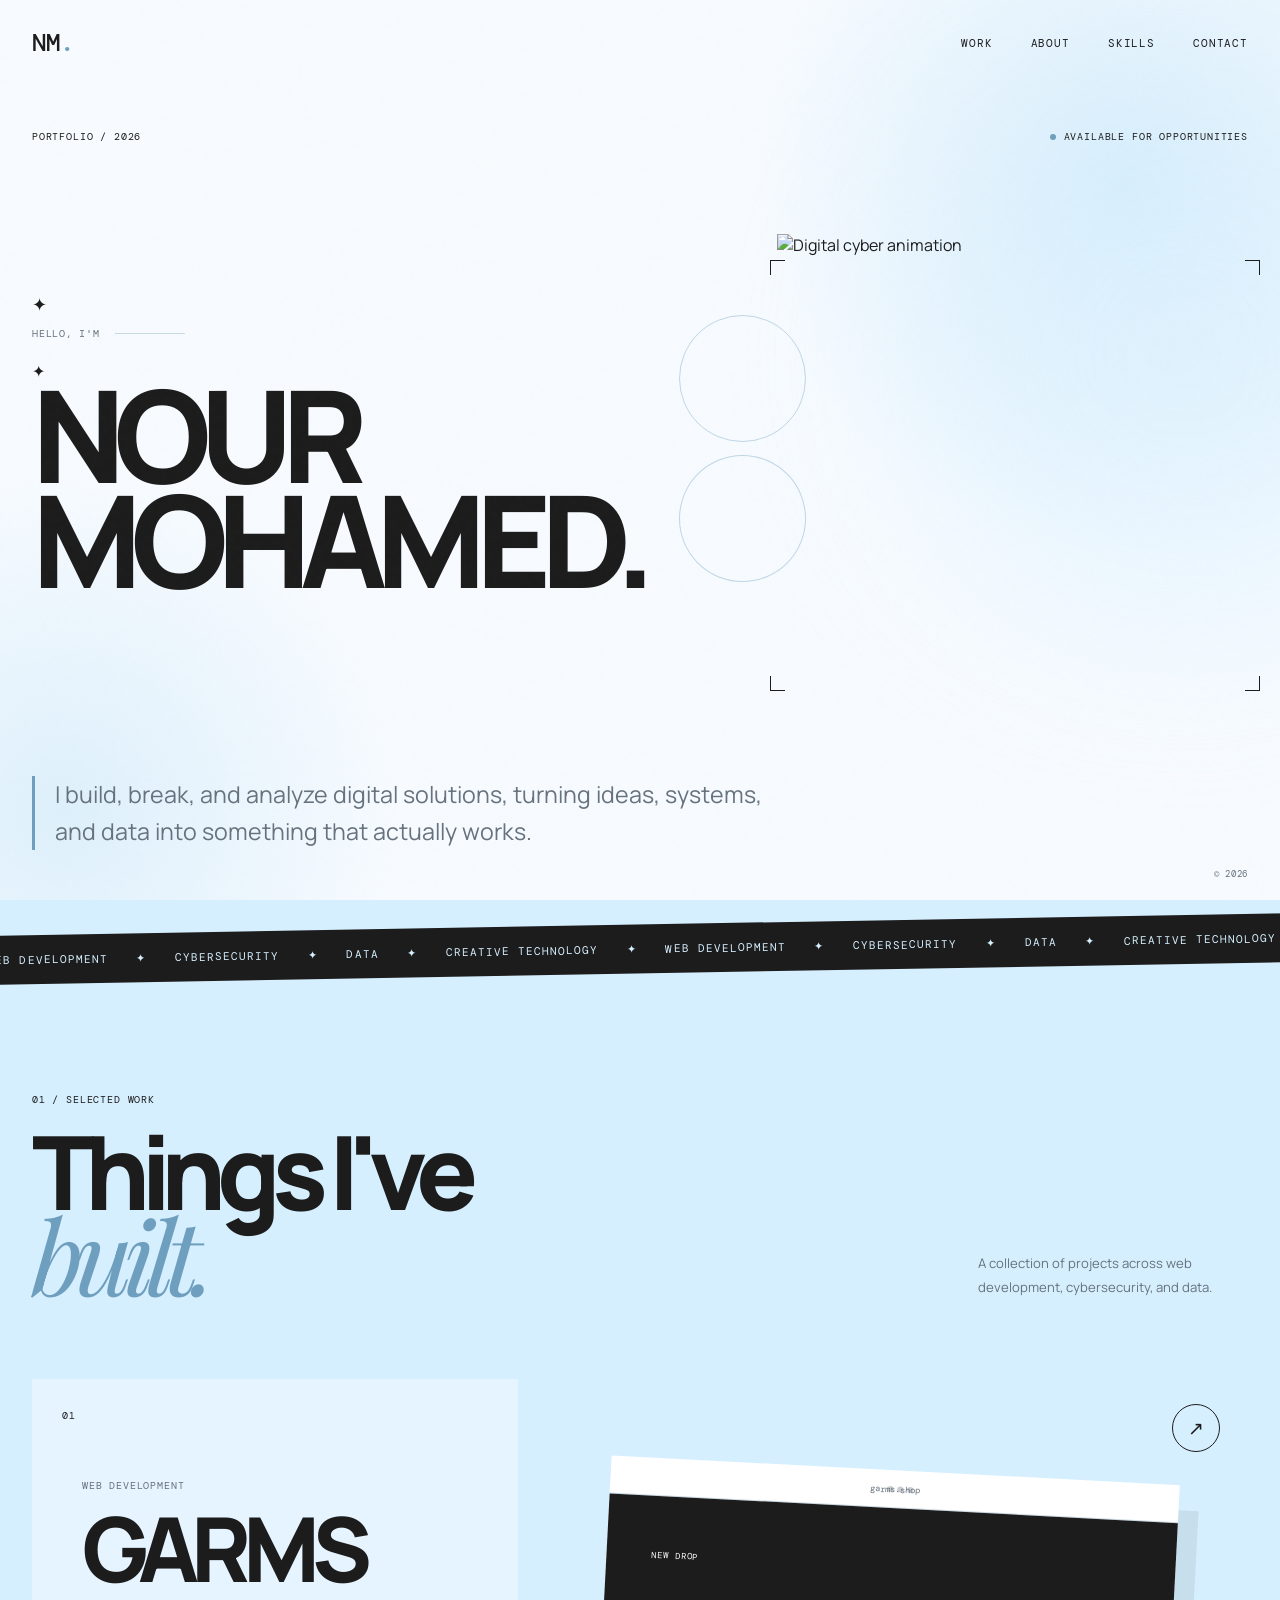
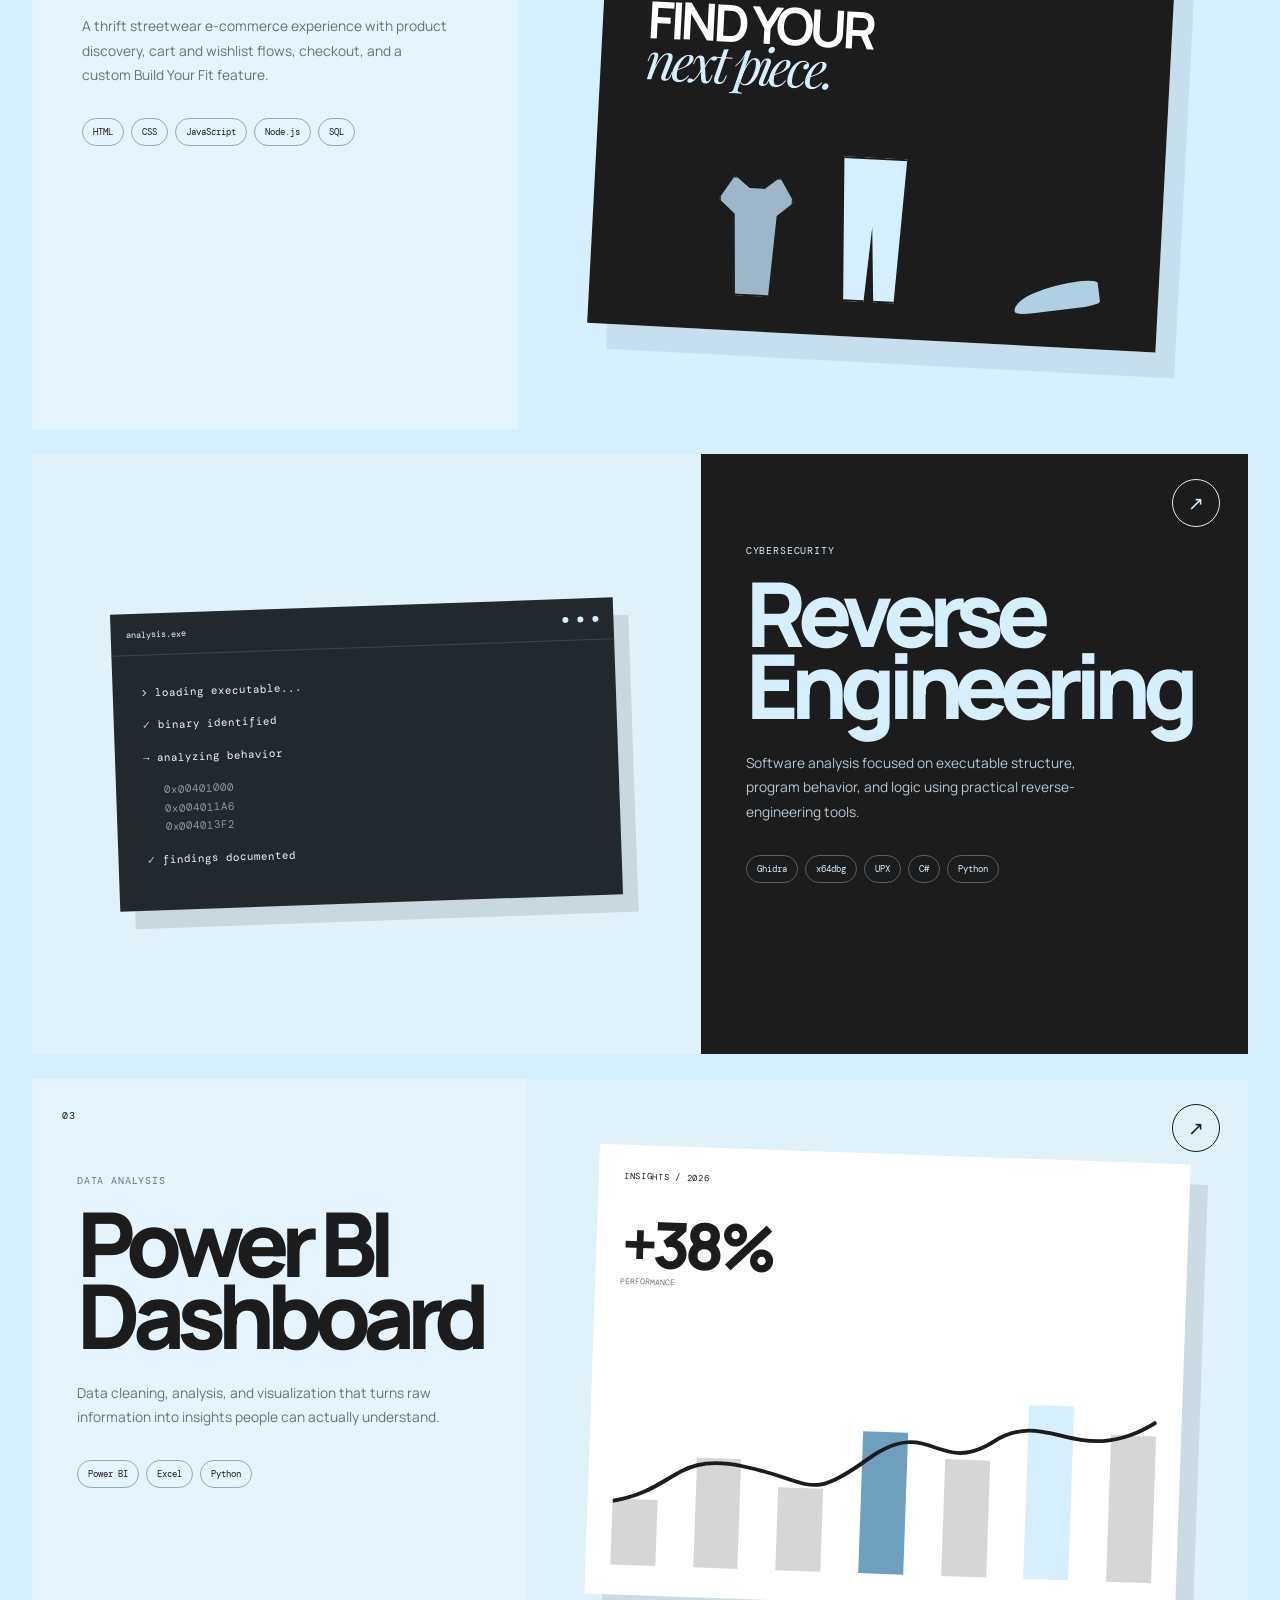
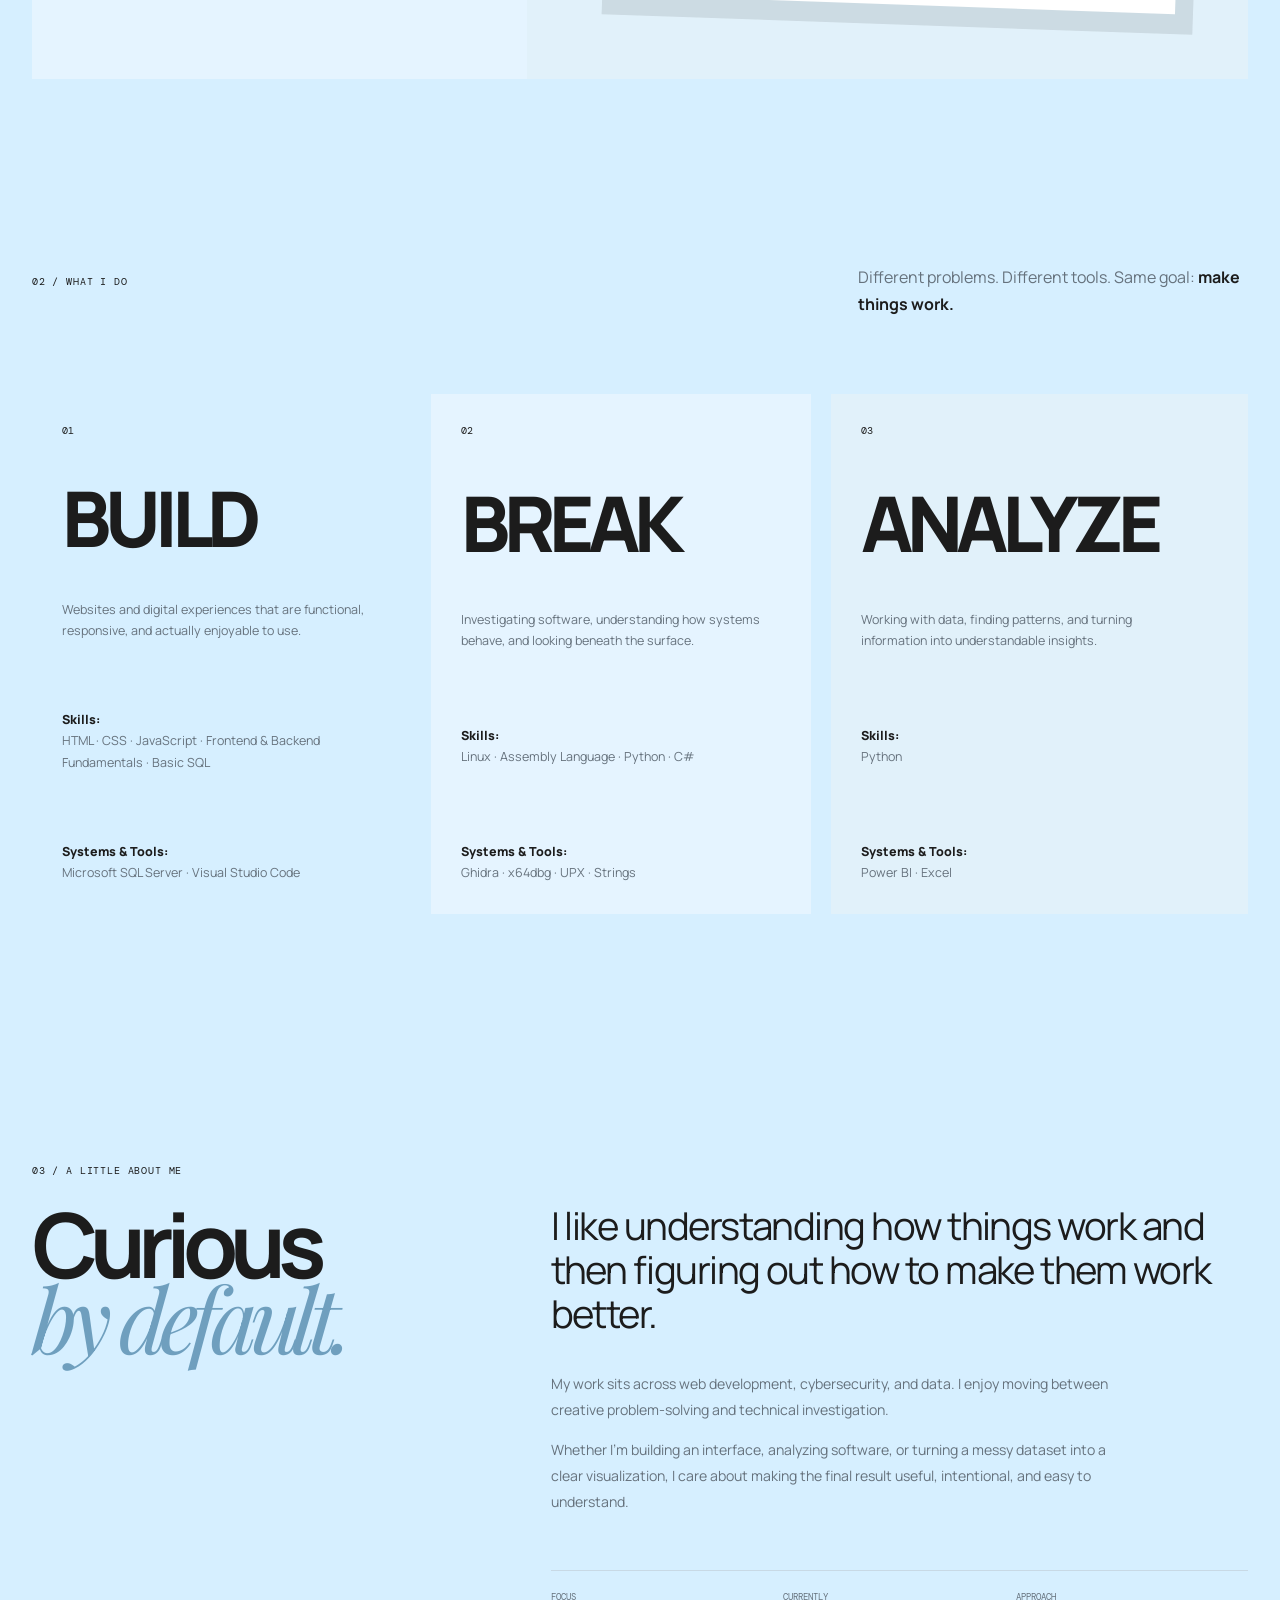
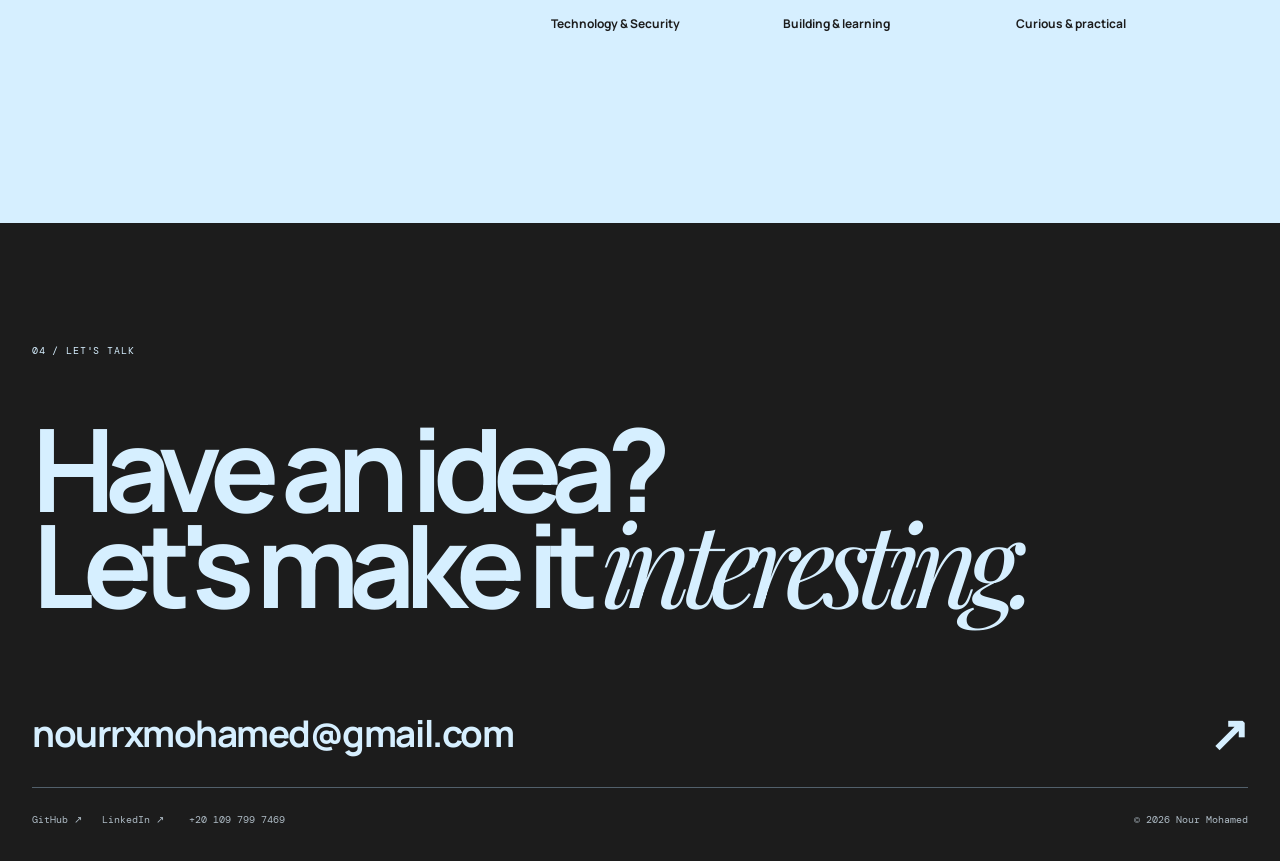
==== index.html @ f3823fc5 "Initial portfolio" ====
<!DOCTYPE html>
<html lang="en">

<head>
  <meta charset="UTF-8">
  <meta name="viewport" content="width=device-width, initial-scale=1.0">

  <meta
    name="description"
    content="Nour Mohamed — Developer, cybersecurity and data projects."
  >

  <title>Nour Mohamed — Portfolio</title>

  <!-- Fonts -->
  <link rel="preconnect" href="https://fonts.googleapis.com">
  <link rel="preconnect" href="https://fonts.gstatic.com" crossorigin>

  <link
    href="https://fonts.googleapis.com/css2?family=DM+Mono:wght@400;500&family=Manrope:wght@400;500;600;700;800&family=Playfair+Display:ital,wght@0,400;0,500;1,400;1,500&display=swap"
    rel="stylesheet"
  >

  <link rel="stylesheet" href="styles.css">
</head>

<body>

  <div class="noise"></div>

  <!-- NAVIGATION -->
  <header class="nav">

    <a href="#top" class="logo">
      NM<span>.</span>
    </a>

    <nav id="nav-links">
      <a href="#work">Work</a>
      <a href="#about">About</a>
      <a href="#skills">Skills</a>
      <a href="#contact">Contact</a>
    </nav>

    <button
      class="menu-button"
      aria-label="Open navigation"
      aria-expanded="false"
    >
      Menu
    </button>

  </header>

  <main id="top">

    <!-- HERO -->
    <section class="hero">

      <div class="hero-grid"></div>
      <div class="hero-glow"></div>

      <div class="hero-content">

        <div class="hero-top">
          <span>PORTFOLIO / 2026</span>

          <span class="hero-status">
            <i></i>
            AVAILABLE FOR OPPORTUNITIES
          </span>
        </div>

        <!-- HERO NAME + GIF -->
        <div class="hero-main">

          <div class="hero-name reveal">

            <div class="name-top">
              <span class="name-label">HELLO, I'M</span>
              <span class="name-line"></span>
            </div>

            <div class="name-orbit">

              <span class="orbit-line orbit-one"></span>
              <span class="orbit-line orbit-two"></span>
              <span class="orbit-star">✦</span>

              <h1 class="first-name">
                NOUR
              </h1>

              <h1 class="last-name">
                MOHAMED<span>.</span>
              </h1>

            </div>

          </div>

          <!-- GIF -->
          <div class="hero-gif-wrapper reveal">

           

            <img
              src="images/hero.gif"
              alt="Digital cyber animation"
              class="hero-gif"
            >

            <div class="gif-corner corner-tl"></div>
            <div class="gif-corner corner-tr"></div>
            <div class="gif-corner corner-bl"></div>
            <div class="gif-corner corner-br"></div>

          </div>

        </div>

        <!-- HERO BOTTOM -->
        <div class="hero-bottom reveal">

          <p class="hero-usp">
            I build, break, and analyze digital solutions,
            turning ideas, systems, and data into something
            that actually works.
          </p>

        </div>

        <span class="hero-year">
          © 2026
        </span>

      </div>

    </section>

    <!-- MARQUEE -->
    <section class="marquee">

      <div class="marquee-track">

        <span>WEB DEVELOPMENT</span>
        <i>✦</i>

        <span>CYBERSECURITY</span>
        <i>✦</i>

        <span>DATA</span>
        <i>✦</i>

        <span>CREATIVE TECHNOLOGY</span>
        <i>✦</i>

        <span>WEB DEVELOPMENT</span>
        <i>✦</i>

        <span>CYBERSECURITY</span>
        <i>✦</i>

        <span>DATA</span>
        <i>✦</i>

        <span>CREATIVE TECHNOLOGY</span>
        <i>✦</i>

      </div>

    </section>

    <!-- WORK -->
    <section id="work" class="work">

      <div class="section-intro reveal">

        <div>

          <p class="eyebrow">
            01 / SELECTED WORK
          </p>

          <h2>
            Things I've
            <br>
            <em>built.</em>
          </h2>

        </div>

        <p class="section-note">
          A collection of projects across
          web development, cybersecurity,
          and data.
        </p>

      </div>

      <!-- GARMS -->
      <a
        href="project.html?project=garms"
        class="project-card project-garms reveal"
      >

        <div class="project-number">
          01
        </div>

        <div class="project-content">

          <p class="project-category">
            WEB DEVELOPMENT
          </p>

          <h3>
            GARMS
          </h3>

          <p class="project-description">
            A thrift streetwear e-commerce
            experience with product discovery,
            cart and wishlist flows, checkout,
            and a custom Build Your Fit feature.
          </p>

          <div class="project-tags">
            <span>HTML</span>
            <span>CSS</span>
            <span>JavaScript</span>
            <span>Node.js</span>
            <span>SQL</span>
          </div>

        </div>

        <div class="project-art garms-art">

          <div class="garms-browser">

            <div class="browser-top">

              <i></i>
              <i></i>
              <i></i>

              <span>garms.shop</span>

            </div>

            <div class="garms-screen">

              <small>
                NEW DROP
              </small>

              <strong>
                FIND YOUR
                <br>
                <em>next piece.</em>
              </strong>

              <div class="garms-piece piece-one"></div>
              <div class="garms-piece piece-two"></div>
              <div class="garms-piece piece-three"></div>

            </div>

          </div>

        </div>

        <span class="project-arrow">
          ↗
        </span>

      </a>

      <!-- REVERSE ENGINEERING -->
      <a
        href="project.html?project=reverse-engineering"
        class="project-card project-reveal reveal"
      >

        <div class="project-number">
          02
        </div>

        <div class="project-art terminal-art">

          <div class="terminal">

            <div class="terminal-header">

              <span>analysis.exe</span>

              <div>
                <i></i>
                <i></i>
                <i></i>
              </div>

            </div>

            <div class="terminal-body">

              <p>
                <span class="pink">&gt;</span>
                loading executable...
              </p>

              <p>
                <span class="green">✓</span>
                binary identified
              </p>

              <p>
                <span class="yellow">→</span>
                analyzing behavior
              </p>

              <p class="terminal-code">
                0x00401000
                <br>
                0x004011A6
                <br>
                0x004013F2
              </p>

              <p>
                <span class="green">✓</span>
                findings documented
              </p>

            </div>

          </div>

        </div>

        <div class="project-content">

          <p class="project-category">
            CYBERSECURITY
          </p>

          <h3>
            Reverse
            <br>
            Engineering
          </h3>

          <p class="project-description">
            Software analysis focused on executable
            structure, program behavior, and logic
            using practical reverse-engineering tools.
          </p>

          <div class="project-tags">
            <span>Ghidra</span>
            <span>x64dbg</span>
            <span>UPX</span>
            <span>C#</span>
            <span>Python</span>
          </div>

        </div>

        <span class="project-arrow">
          ↗
        </span>

      </a>

      <!-- POWER BI -->
      <a
        href="project.html?project=power-bi"
        class="project-card project-data reveal"
      >

        <div class="project-number">
          03
        </div>

        <div class="project-content">

          <p class="project-category">
            DATA ANALYSIS
          </p>

          <h3>
            Power BI
            <br>
            Dashboard
          </h3>

          <p class="project-description">
            Data cleaning, analysis, and visualization
            that turns raw information into insights
            people can actually understand.
          </p>

          <div class="project-tags">
            <span>Power BI</span>
            <span>Excel</span>
            <span>Python</span>
          </div>

        </div>

        <div class="project-art dashboard-art">

          <div class="dashboard">

            <div class="dashboard-title">
              INSIGHTS / 2026
            </div>

            <div class="dashboard-main">

              <div class="big-stat">
                +38%
              </div>

              <div class="stat-label">
                PERFORMANCE
              </div>

            </div>

            <div class="chart">

              <div style="height:35%"></div>
              <div style="height:58%"></div>
              <div style="height:44%"></div>
              <div style="height:75%"></div>
              <div style="height:62%"></div>
              <div style="height:92%"></div>
              <div style="height:78%"></div>

            </div>

            <svg
              class="dashboard-line"
              viewBox="0 0 500 140"
              preserveAspectRatio="none"
            >

              <path
                d="M0 120
                   C60 105 55 65 120 78
                   S180 115 235 65
                   S300 82 350 42
                   S430 70 500 15"
              />

            </svg>

          </div>

        </div>

        <span class="project-arrow">
          ↗
        </span>

      </a>

    </section>

    <!-- WHAT I DO -->
    <section id="skills" class="what-i-do">

      <div class="what-header reveal">

        <p class="eyebrow">
          02 / WHAT I DO
        </p>

        <p>
          Different problems.
          Different tools.
          Same goal:
          <strong>make things work.</strong>
        </p>

      </div>

      <div class="features">

        <!-- BUILD -->
        <div class="feature reveal">

          <span class="feature-number">
            01
          </span>

          <h3>
            BUILD
          </h3>

          <p>
            Websites and digital experiences that are
            functional, responsive, and actually
            enjoyable to use.
          </p>

          <p>
            <strong>Skills:</strong><br>
            HTML · CSS · JavaScript · Frontend & Backend Fundamentals · Basic SQL
          </p>

          <p>
            <strong>Systems & Tools:</strong><br>
            Microsoft SQL Server · Visual Studio Code
          </p>

        </div>

        <!-- BREAK -->
        <div class="feature reveal">

          <span class="feature-number">
            02
          </span>

          <h3>
            BREAK
          </h3>

          <p>
            Investigating software, understanding how
            systems behave, and looking beneath the
            surface.
          </p>

          <p>
            <strong>Skills:</strong><br>
            Linux · Assembly Language · Python · C#
          </p>

          <p>
            <strong>Systems & Tools:</strong><br>
            Ghidra · x64dbg · UPX · Strings
          </p>

        </div>

        <!-- ANALYZE -->
        <div class="feature reveal">

          <span class="feature-number">
            03
          </span>

          <h3>
            ANALYZE
          </h3>

          <p>
            Working with data, finding patterns, and
            turning information into understandable
            insights.
          </p>

          <p>
            <strong>Skills:</strong><br>
            Python
          </p>

          <p>
            <strong>Systems & Tools:</strong><br>
            Power BI · Excel
          </p>

        </div>

      </div>

    </section>

    <!-- ABOUT -->
    <section id="about" class="about">

      <div class="about-title reveal">

        <p class="eyebrow">
          03 / A LITTLE ABOUT ME
        </p>

        <h2>
          Curious
          <br>
          <em>by default.</em>
        </h2>

      </div>

      <div class="about-copy reveal">

        <p class="large-copy">
          I like understanding how things work
          and then figuring out how to make them
          work better.
        </p>

        <p>
          My work sits across web development,
          cybersecurity, and data. I enjoy moving
          between creative problem-solving and
          technical investigation.
        </p>

        <p>
          Whether I'm building an interface,
          analyzing software, or turning a messy
          dataset into a clear visualization,
          I care about making the final result
          useful, intentional, and easy to understand.
        </p>

        <div class="about-facts">

          <div>
            <span>FOCUS</span>
            <strong>Technology & Security</strong>
          </div>

          <div>
            <span>CURRENTLY</span>
            <strong>Building & learning</strong>
          </div>

          <div>
            <span>APPROACH</span>
            <strong>Curious & practical</strong>
          </div>

        </div>

      </div>

    </section>

    <!-- CONTACT -->
    <section id="contact" class="contact">

      <div class="contact-inner reveal">

        <p class="eyebrow">
          04 / LET'S TALK
        </p>

        <h2>
          Have an idea?
          <br>
          Let's make it
          <em>interesting.</em>
        </h2>

        <a
          href="mailto:nourrxmohamed@gmail.com"
          class="email"
        >
          nourrxmohamed@gmail.com
          <span>↗</span>
        </a>

        <div class="contact-footer">

          <div class="socials">

            <a
              href="https://github.com/nourrxmohamed"
              target="_blank"
              rel="noopener noreferrer"
            >
              GitHub ↗
            </a>

            <a
              href="https://linkedin.com/in/nour-mohamed-23867634b"
              target="_blank"
              rel="noopener noreferrer"
            >
              LinkedIn ↗
            </a>

          </div>

          <a href="tel:+201097997469">
            +20 109 799 7469
          </a>

          <span>
            © <span id="year"></span> Nour Mohamed
          </span>

        </div>

      </div>

    </section>

  </main>

  <script src="script.js"></script>

</body>

</html>
---- styles.css ----
/* =========================
   ROOT COLORS
========================= */

:root {
  --cream: #D6EFFF;
  --paper: #F7FBFF;

  --brown: #1C1C1C;
  --brown-light: #66727D;

  --pink: #AFCFE3;
  --pink-light: #E5F4FF;

  --yellow: #D6EFFF;
  --yellow-light: #EDF8FF;

  --green: #9DB7C9;
  --green-light: #E1F1FA;

  --red: #6F9FBE;

  --line: #C8D9E5;

  --white: #FFFFFF;

  --navy: #1C1C1C;
  --navy-soft: #2B3035;
}


/* =========================
   RESET
========================= */

* {
  box-sizing: border-box;
}

html {
  scroll-behavior: smooth;
}

body {
  margin: 0;
  background: var(--cream);
  color: var(--brown);
  font-family: "Manrope", sans-serif;
  overflow-x: hidden;
  cursor: default;
}

a {
  color: inherit;
}

button {
  font-family: inherit;
}


/* =========================
   BACKGROUND
========================= */

.hero {
  position: relative;
}

.hero::before {
  content: "";

  position: absolute;
  inset: 0;

  background:
    radial-gradient(
      circle at 88% 20%,
      rgba(174, 219, 245, 0.42),
      transparent 28%
    ),
    radial-gradient(
      circle at 5% 90%,
      rgba(174, 219, 245, 0.35),
      transparent 23%
    );

  pointer-events: none;
  z-index: 0;
}


/* =========================
   NOISE
========================= */

.noise {
  position: fixed;
  inset: 0;

  z-index: 100;

  pointer-events: none;

  opacity: 0.025;

  background-image: url("data:image/svg+xml,%3Csvg viewBox='0 0 180 180' xmlns='http://www.w3.org/2000/svg'%3E%3Cfilter id='n'%3E%3CfeTurbulence type='fractalNoise' baseFrequency='.8' numOctaves='4' stitchTiles='stitch'/%3E%3C/filter%3E%3Crect width='100%25' height='100%25' filter='url(%23n)' opacity='.7'/%3E%3C/svg%3E");
}


/* =========================
   NAVIGATION
========================= */

.nav {
  width: min(1240px, calc(100% - 64px));

  height: 85px;

  display: flex;
  align-items: center;
  justify-content: space-between;

  position: absolute;

  top: 0;
  left: 50%;

  transform: translateX(-50%);

  z-index: 20;

  background: transparent;
}

.logo {
  text-decoration: none;

  font-family: "DM Mono", monospace;

  font-size: 1.5rem;

  font-weight: 500;

  color: var(--brown);
}

.logo span {
  color: var(--red);
}

nav {
  display: flex;
  gap: 38px;
}

nav a {
  text-decoration: none;

  font-family: "DM Mono", monospace;

  font-size: 0.67rem;

  text-transform: uppercase;

  letter-spacing: 0.08em;

  position: relative;
}

nav a::after {
  content: "";

  position: absolute;

  left: 0;
  bottom: -7px;

  width: 0;
  height: 1px;

  background: var(--red);

  transition: width 0.3s ease;
}

nav a:hover::after {
  width: 100%;
}

.menu-button {
  display: none;

  border: 0;

  background: transparent;

  color: var(--brown);

  font-family: "DM Mono", monospace;

  font-size: 0.7rem;

  text-transform: uppercase;
}


/* =========================
   HERO
========================= */

.hero {
  width: 100%;

  min-height: 100vh;

  position: relative;

  background: var(--paper);

  overflow: hidden;

  padding: 0;
}


/* REMOVE OLD SQUARE GRID */

.hero-grid {
  display: none;
}


/* =========================
   HERO GLOW
========================= */

.hero-glow {
  position: absolute;

  width: 550px;
  height: 550px;

  right: -180px;
  top: 80px;

  background: var(--cream);

  border-radius: 50%;

  filter: blur(90px);

  opacity: 0.45;

  pointer-events: none;
}


/* =========================
   DECORATIVE CIRCLES
========================= */

.hero::after {
  content: "";

  position: absolute;

  width: 125px;
  height: 125px;

  right: 37%;
  top: 35%;

  border: 1px solid rgba(111, 159, 190, 0.5);

  border-radius: 50%;

  box-shadow:
    0 140px 0 -1px var(--paper),
    0 140px 0 0 rgba(111, 159, 190, 0.5);

  opacity: 0.8;

  pointer-events: none;

  z-index: 1;
}


/* =========================
   HERO CONTENT
========================= */

.hero-content {
  width: min(1240px, calc(100% - 64px));

  min-height: 100vh;

  margin: auto;

  padding: 130px 0 50px;

  position: relative;

  z-index: 3;

  display: flex;

  flex-direction: column;

  justify-content: space-between;
}


/* =========================
   HERO TOP
========================= */

.hero-top {
  display: flex;

  justify-content: space-between;

  font-family: "DM Mono", monospace;

  font-size: 0.65rem;

  text-transform: uppercase;

  letter-spacing: 0.08em;

  color: var(--brown);
}

.hero-status {
  display: flex;

  align-items: center;

  gap: 8px;
}

.hero-status i {
  width: 6px;
  height: 6px;

  border-radius: 50%;

  background: var(--red);

  display: inline-block;
}


/* =========================
   HERO MAIN
========================= */

.hero-main {
  position: relative;

  min-height: 480px;

  display: grid;

  grid-template-columns: 1fr 0.7fr;

  align-items: center;

  column-gap: 60px;
}


/* =========================
   NAME
========================= */

.hero-name {
  position: relative;

  z-index: 5;

  padding: 40px 0;

  overflow: visible;
}

.name-top {
  display: flex;

  align-items: center;

  gap: 15px;

  margin-bottom: 20px;

  font-family: "DM Mono", monospace;

  font-size: 0.6rem;

  letter-spacing: 0.08em;

  color: var(--brown-light);
}

.name-line {
  width: 70px;

  height: 1px;

  background: var(--line);
}


/* =========================
   BIG NAME
========================= */

.hero-name h1 {
  margin: 0;

  font-size: clamp(4rem, 10vw, 10rem);

  line-height: 0.82;

  letter-spacing: -0.085em;

  font-weight: 800;

  color: var(--brown);

  white-space: nowrap;

  position: relative;
}


/* DECORATIVE STAR */

.hero-name::before {
  content: "✦";

  position: absolute;

  top: 5px;
  left: 0;

  font-size: 18px;

  color: var(--brown);

  animation: floatStar 3s ease-in-out infinite;
}

@keyframes floatStar {
  0%,
  100% {
    transform: translateY(0) rotate(0deg);
  }

  50% {
    transform: translateY(-5px) rotate(12deg);
  }
}

.outline-name {
  color: transparent !important;

  -webkit-text-stroke: 1.5px var(--brown);

  margin-left: 7vw !important;

  position: relative;
}

.outline-name span {
  color: var(--red);

  -webkit-text-stroke: 0;

  margin-left: 4px;
}


/* =========================
   HERO GIF
========================= */

.hero-gif-wrapper {
  position: relative;

  width: min(100%, 500px);

  justify-self: end;

  display: flex;

  flex-direction: column;

  align-items: stretch;

  z-index: 5;

  margin-right: -5px;
}

.gif-label {
  display: flex;

  justify-content: space-between;

  align-items: center;

  margin-bottom: 12px;

  font-family: "DM Mono", monospace;

  font-size: 0.55rem;

  letter-spacing: 0.08em;

  color: var(--brown-light);
}

.gif-label span:last-child {
  color: var(--red);
}

.hero-gif {
  width: 100%;

  height: auto;

  min-height: 450px;

  display: block;

  object-fit: cover;

  background: transparent;

  mix-blend-mode: multiply;
}


/* =========================
   GIF CORNERS
========================= */

.gif-corner {
  position: absolute;

  width: 15px;
  height: 15px;

  pointer-events: none;
}

.corner-tl {
  top: 26px;
  left: -7px;

  border-top: 1px solid var(--brown);
  border-left: 1px solid var(--brown);
}

.corner-tr {
  top: 26px;
  right: -7px;

  border-top: 1px solid var(--brown);
  border-right: 1px solid var(--brown);
}

.corner-bl {
  bottom: -7px;
  left: -7px;

  border-bottom: 1px solid var(--brown);
  border-left: 1px solid var(--brown);
}

.corner-br {
  bottom: -7px;
  right: -7px;

  border-bottom: 1px solid var(--brown);
  border-right: 1px solid var(--brown);
}


/* =========================
   SIDE INFORMATION
========================= */

.hero-side-info {
  position: absolute;

  left: 0;
  bottom: 0;

  display: flex;

  gap: 25px;

  font-family: "DM Mono", monospace;

  font-size: 0.52rem;

  letter-spacing: 0.08em;

  text-transform: uppercase;

  color: var(--brown-light);
}

.hero-side-info div {
  display: flex;

  flex-direction: column;

  gap: 5px;
}

.hero-side-info strong {
  color: var(--brown);

  font-size: 0.58rem;
}


/* ==================================================
   HERO BOTTOM
========================= */

.hero-bottom {
  width: 100%;

  display: block;

  position: relative;

  z-index: 6;
}


/* =========================
   USP
========================= */

.hero-bottom p {
  max-width: 750px;

  margin: 0;

  font-size: 1.45rem;

  line-height: 1.6;

  color: var(--brown-light);
}

.hero-usp {
  max-width: 750px !important;

  font-size: 1.45rem !important;

  line-height: 1.6 !important;

  padding-left: 20px;

  border-left: 3px solid var(--red);

  margin: 0;
}


/* =========================
   HERO LOCATION
========================= */

.hero-location,
.hero-year {
  position: absolute;

  bottom: 20px;

  font-family: "DM Mono", monospace;

  font-size: 0.55rem;

  letter-spacing: 0.08em;

  color: var(--brown-light);
}

.hero-location {
  left: 0;
}

.hero-year {
  right: 0;
}


/* =========================
   MARQUEE
========================= */

.marquee {
  overflow: hidden;

  background: var(--brown);

  color: var(--cream);

  padding: 17px 0;

  transform: rotate(-1deg) scale(1.02);

  margin: 25px 0 110px;
}

.marquee-track {
  display: flex;

  width: max-content;

  align-items: center;

  gap: 28px;

  animation: marquee 25s linear infinite;

  font-family: "DM Mono", monospace;

  font-size: 0.68rem;

  letter-spacing: 0.08em;
}

.marquee-track i {
  color: var(--cream);

  font-style: normal;
}

@keyframes marquee {
  from {
    transform: translateX(0);
  }

  to {
    transform: translateX(-50%);
  }
}


/* =========================
   GENERAL
========================= */

.work,
.what-i-do,
.about {
  width: min(1240px, calc(100% - 64px));

  margin: auto;
}

.eyebrow,
.project-category,
.project-number {
  font-family: "DM Mono", monospace;

  font-size: 0.65rem;

  text-transform: uppercase;

  letter-spacing: 0.08em;
}

.section-intro {
  display: flex;

  justify-content: space-between;

  align-items: end;

  margin-bottom: 80px;
}

.section-intro h2 {
  margin: 25px 0 0;

  font-size: clamp(4rem, 8vw, 8rem);

  line-height: 0.8;

  letter-spacing: -0.09em;

  font-weight: 800;
}

.section-intro h2 em {
  font-family: "Playfair Display", serif;

  color: var(--red);

  font-weight: 400;
}

.section-note {
  width: 270px;

  margin: 0;

  font-size: 0.82rem;

  line-height: 1.8;

  color: var(--brown-light);
}


/* =========================
   PROJECT CARDS
========================= */

.project-card {
  position: relative;

  display: grid;

  text-decoration: none;

  overflow: hidden;

  margin-bottom: 25px;

  transition:
    transform 0.5s cubic-bezier(0.2, 0.8, 0.2, 1);
}

.project-card:hover {
  transform: translateY(-7px);
}

.project-number {
  position: absolute;

  top: 30px;
  left: 30px;

  z-index: 5;

  margin: 0;
}


/* =========================
   GARMS
========================= */

.project-garms {
  min-height: 650px;

  grid-template-columns: 0.8fr 1.2fr;

  background: var(--pink-light);
}

.project-garms .project-content {
  padding: 100px 50px 50px;
}

.project-content h3 {
  font-size: clamp(3.5rem, 7vw, 7rem);

  line-height: 0.8;

  letter-spacing: -0.09em;

  margin: 20px 0 30px;

  font-weight: 800;
}

.project-category {
  margin: 0;

  color: var(--brown-light);
}

.project-description {
  max-width: 370px;

  font-size: 0.86rem;

  line-height: 1.8;

  color: var(--brown-light);
}

.project-tags {
  display: flex;

  flex-wrap: wrap;

  gap: 7px;

  margin-top: 30px;
}

.project-tags span {
  border: 1px solid rgba(28, 28, 28, 0.35);

  padding: 7px 10px;

  border-radius: 50px;

  font-family: "DM Mono", monospace;

  font-size: 0.58rem;
}


/* =========================
   GARMS ART
========================= */

.project-art {
  position: relative;

  overflow: hidden;
}

.garms-art {
  background: var(--cream);

  min-height: 650px;

  display: flex;

  align-items: center;

  justify-content: center;
}

.garms-browser {
  width: 78%;

  height: 72%;

  background: var(--white);

  box-shadow: 20px 25px 0 rgba(28, 28, 28, 0.08);

  transform: rotate(3deg);

  transition: transform 0.5s ease;
}

.project-card:hover .garms-browser {
  transform: rotate(0) scale(1.03);
}

.browser-top {
  height: 38px;

  border-bottom: 1px solid var(--line);

  display: flex;

  align-items: center;

  justify-content: center;

  font-family: "DM Mono", monospace;

  font-size: 0.55rem;

  color: var(--brown-light);

  position: relative;
}

.browser-top i {
  width: 6px;
  height: 6px;

  border-radius: 50%;

  background: var(--brown-light);

  opacity: 0.35;

  position: relative;

  margin-right: 4px;
}

.browser-top i:first-child {
  margin-left: 14px;
}

.browser-top span {
  position: absolute;

  left: 50%;

  transform: translateX(-50%);
}

.garms-screen {
  position: relative;

  height: calc(100% - 38px);

  background: var(--brown);

  color: var(--white);

  padding: 45px;
}

.garms-screen small {
  font-family: "DM Mono", monospace;

  font-size: 0.55rem;

  letter-spacing: 0.1em;
}

.garms-screen strong {
  display: block;

  margin-top: 35px;

  font-size: clamp(2rem, 4vw, 4rem);

  line-height: 0.8;

  letter-spacing: -0.08em;
}

.garms-screen strong em {
  font-family: "Playfair Display", serif;

  font-weight: 400;

  color: var(--cream);
}

.garms-piece {
  position: absolute;

  bottom: 35px;

  border: 2px solid var(--brown);
}

.piece-one {
  width: 75px;
  height: 120px;

  left: 22%;

  background: var(--green);

  clip-path: polygon(
    20% 0,
    40% 10%,
    60% 10%,
    80% 0,
    100% 20%,
    78% 32%,
    72% 100%,
    28% 100%,
    22% 32%,
    0 20%
  );
}

.piece-two {
  width: 70px;
  height: 145px;

  left: 43%;

  background: var(--cream);

  clip-path: polygon(
    5% 0,
    95% 0,
    86% 100%,
    57% 100%,
    50% 48%,
    43% 100%,
    14% 100%
  );
}

.piece-three {
  width: 90px;
  height: 30px;

  right: 10%;

  background: var(--pink);

  border-radius: 80% 20% 20% 20%;

  transform: rotate(-10deg);
}


/* =========================
   REVERSE ENGINEERING
========================= */

.project-reveal {
  min-height: 600px;

  grid-template-columns: 1.1fr 0.9fr;

  background: var(--brown);

  color: var(--cream);
}

.project-reveal .project-art {
  order: 1;
}

.project-reveal .project-content {
  order: 2;

  padding: 90px 45px 50px;
}

.project-reveal .project-category {
  color: var(--cream);
}

.project-reveal .project-description {
  color: #B9C7D2;
}

.project-reveal .project-tags span {
  border-color: #52606B;
}


/* =========================
   TERMINAL
========================= */

.terminal-art {
  padding: 55px;

  display: flex;

  align-items: center;

  justify-content: center;

  background: var(--green-light);
}

.terminal {
  width: 90%;

  background: #23282D;

  color: #EEF7FC;

  box-shadow: 15px 18px 0 rgba(28, 28, 28, 0.12);

  transform: rotate(-2deg);

  transition: transform 0.5s ease;
}

.project-card:hover .terminal {
  transform: rotate(0) scale(1.03);
}

.terminal-header {
  height: 42px;

  padding: 0 15px;

  border-bottom: 1px solid #3B454D;

  display: flex;

  justify-content: space-between;

  align-items: center;

  font-family: "DM Mono", monospace;

  font-size: 0.55rem;
}

.terminal-header i {
  display: inline-block;

  width: 6px;
  height: 6px;

  border-radius: 50%;

  background: var(--cream);

  margin-left: 4px;
}

.terminal-body {
  padding: 28px;

  font-family: "DM Mono", monospace;

  font-size: 0.68rem;

  line-height: 1.7;
}

.terminal-body p {
  margin: 0 0 14px;
}

.pink {
  color: var(--cream);
}

.green {
  color: #AFC9D8;
}

.yellow {
  color: var(--cream);
}

.terminal-code {
  color: #8999A6;

  padding-left: 20px;
}


/* =========================
   POWER BI / DATA
========================= */

.project-data {
  min-height: 600px;

  grid-template-columns: 0.75fr 1.25fr;

  background: var(--pink-light);
}

.project-data .project-content {
  padding: 95px 45px 50px;
}

.dashboard-art {
  background: var(--green-light);

  min-height: 600px;

  display: flex;

  align-items: center;

  justify-content: center;
}

.dashboard {
  width: 82%;

  height: 75%;

  background: var(--white);

  padding: 25px;

  position: relative;

  box-shadow: 18px 20px 0 rgba(28, 28, 28, 0.1);

  transform: rotate(2deg);

  transition: transform 0.5s ease;
}

.project-card:hover .dashboard {
  transform: rotate(0) scale(1.03);
}

.dashboard-title {
  font-family: "DM Mono", monospace;

  font-size: 0.55rem;

  letter-spacing: 0.08em;
}

.dashboard-main {
  margin-top: 35px;
}

.big-stat {
  font-size: 4rem;

  font-weight: 800;

  letter-spacing: -0.08em;

  line-height: 0.8;
}

.stat-label {
  font-family: "DM Mono", monospace;

  font-size: 0.5rem;

  color: var(--brown-light);

  margin-top: 8px;
}

.chart {
  position: absolute;

  left: 25px;
  right: 25px;
  bottom: 30px;

  height: 42%;

  display: flex;

  align-items: end;

  gap: 7%;
}

.chart div {
  width: 9%;

  background: var(--brown);

  opacity: 0.18;
}

.chart div:nth-child(4) {
  background: var(--red);

  opacity: 1;
}

.chart div:nth-child(6) {
  background: var(--cream);

  opacity: 1;
}

.dashboard-line {
  position: absolute;

  left: 25px;
  right: 25px;
  bottom: 75px;

  width: calc(100% - 50px);

  height: 130px;

  color: var(--brown);

  fill: none;

  stroke: currentColor;

  stroke-width: 4;
}

.project-arrow {
  position: absolute;

  right: 28px;
  top: 25px;

  width: 48px;
  height: 48px;

  border: 1px solid currentColor;

  border-radius: 50%;

  display: flex;

  align-items: center;

  justify-content: center;

  font-size: 1.2rem;

  transition:
    transform 0.3s ease,
    background 0.3s ease;
}

.project-card:hover .project-arrow {
  transform: rotate(45deg);

  background: var(--red);

  color: white;

  border-color: var(--red);
}


/* =========================
   WHAT I DO / SKILLS
========================= */

.what-i-do {
  padding: 160px 0;
}

.what-header {
  display: flex;

  justify-content: space-between;

  align-items: start;

  margin-bottom: 75px;
}

.what-header > p:last-child {
  max-width: 390px;

  font-size: 1rem;

  line-height: 1.7;

  color: var(--brown-light);

  margin: 0;
}

.what-header strong {
  color: var(--brown);
}


/* =========================
   SKILL CARDS
========================= */

.features {
  display: grid;

  grid-template-columns: 1fr 1fr 1.1fr;

  gap: 20px;
}

.feature {
  min-height: 520px;

  padding: 30px;

  display: flex;

  flex-direction: column;

  justify-content: space-between;

  position: relative;

  overflow: hidden;

  transition:
    transform 0.4s ease,
    box-shadow 0.4s ease;
}

.feature:nth-child(1) {
  background: var(--cream);
}

.feature:nth-child(2) {
  background: var(--pink-light);
}

.feature:nth-child(3) {
  background: var(--green-light);
}

.feature-number {
  font-family: "DM Mono", monospace;

  font-size: 0.65rem;
}

.feature h3 {
  font-size: clamp(3rem, 6vw, 6rem);

  line-height: 0.8;

  letter-spacing: -0.08em;

  margin: 0;

  font-weight: 800;
}

.feature p {
  max-width: 310px;

  font-size: 0.78rem;

  line-height: 1.7;

  color: var(--brown-light);

  margin: 0 0 18px;
}

.feature p:last-child {
  margin-bottom: 0;
}

.feature strong {
  color: var(--brown);

  font-weight: 800;
}

.feature:hover {
  transform: translateY(-6px);

  box-shadow: 12px 15px 0 rgba(28, 28, 28, 0.08);
}


/* =========================
   ABOUT
========================= */

.about {
  padding: 80px 0 170px;

  display: grid;

  grid-template-columns: 0.75fr 1.25fr;

  gap: 100px;
}

.about-title h2 {
  font-size: clamp(4rem, 7vw, 7rem);

  line-height: 0.82;

  letter-spacing: -0.09em;

  margin: 30px 0 0;
}

.about-title h2 em {
  font-family: "Playfair Display", serif;

  font-weight: 400;

  color: var(--red);
}

.about-copy {
  padding-top: 50px;

  max-width: 700px;
}

.large-copy {
  font-size: clamp(1.8rem, 3vw, 3rem);

  line-height: 1.15;

  letter-spacing: -0.04em;

  margin: 0 0 35px;
}

.about-copy > p:not(.large-copy) {
  font-size: 0.88rem;

  line-height: 1.85;

  color: var(--brown-light);

  max-width: 580px;
}

.about-facts {
  border-top: 1px solid var(--line);

  margin-top: 55px;

  display: grid;

  grid-template-columns: repeat(3, 1fr);
}

.about-facts div {
  padding: 20px 20px 20px 0;
}

.about-facts span {
  display: block;

  font-family: "DM Mono", monospace;

  font-size: 0.55rem;

  color: var(--brown-light);

  margin-bottom: 8px;
}

.about-facts strong {
  font-size: 0.75rem;
}


/* =========================
   CONTACT
========================= */

.contact {
  background: var(--brown);

  color: var(--cream);

  padding: 110px 32px 35px;
}

.contact-inner {
  width: min(1240px, 100%);

  margin: auto;
}

.contact .eyebrow {
  color: var(--cream);
}

.contact h2 {
  margin: 65px 0 0;

  font-size: clamp(4rem, 9vw, 9rem);

  line-height: 0.8;

  letter-spacing: -0.09em;
}

.contact h2 em {
  color: var(--cream);

  font-family: "Playfair Display", serif;

  font-weight: 400;
}

.email {
  display: flex;

  align-items: center;

  justify-content: space-between;

  margin-top: 90px;

  padding-bottom: 22px;

  border-bottom: 1px solid #52606B;

  color: var(--cream);

  text-decoration: none;

  font-size: clamp(1.2rem, 3vw, 2.3rem);

  letter-spacing: -0.04em;

  font-weight: 700;
}

.email span {
  font-size: 1.3em;
}

.contact-footer {
  margin-top: 25px;

  display: flex;

  align-items: center;

  gap: 25px;

  flex-wrap: wrap;

  font-family: "DM Mono", monospace;

  font-size: 0.6rem;

  color: #AEBBC5;
}

.contact-footer a {
  text-decoration: none;
}

.socials {
  display: flex;

  gap: 20px;
}

.contact-footer span {
  margin-left: auto;
}


/* =========================
   REVEAL ANIMATION
========================= */

.reveal {
  opacity: 0;

  transform: translateY(25px);

  transition:
    opacity 0.8s ease,
    transform 0.8s cubic-bezier(0.2, 0.8, 0.2, 1);
}

.reveal.visible {
  opacity: 1;

  transform: none;
}


/* ==================================================
   TABLET / MOBILE
================================================== */

@media (max-width: 800px) {

  .nav,
  .hero,
  .work,
  .what-i-do,
  .about {
    width: min(100% - 32px, 1240px);
  }

  .nav {
    height: 65px;

    top: 0;
  }

  nav {
    display: none;

    position: absolute;

    top: 68px;
    right: 0;

    flex-direction: column;

    gap: 20px;

    background: var(--brown);

    color: var(--cream);

    padding: 22px 25px;
  }

  nav.open {
    display: flex;
  }

  nav a {
    color: var(--cream);
  }

  .menu-button {
    display: block;
  }


  /* =========================
     HERO MOBILE
  ========================= */

  .hero {
    min-height: 850px;

    padding-top: 0;
  }

  .hero-content {
    min-height: 850px;

    padding-top: 110px;
  }

  .hero-top {
    font-size: 0.55rem;
  }

  .hero-main {
    min-height: auto;

    display: flex;

    flex-direction: column;

    align-items: stretch;

    gap: 35px;
  }

  .hero-name {
    padding: 35px 0 0;
  }

  .hero-name h1 {
    font-size: clamp(4.5rem, 18vw, 8rem);
  }

  .outline-name {
    margin-left: 5vw !important;
  }

  .hero-gif-wrapper {
    width: 82%;

    max-width: 420px;

    align-self: flex-end;

    margin-right: 0;
  }

  .hero-gif {
    min-height: auto;
  }

  .hero-side-info {
    position: static;

    margin-top: 5px;

    flex-wrap: wrap;

    gap: 18px;
  }


  /* =========================
     MOBILE HERO BOTTOM
  ========================= */

  .hero-bottom {
    display: block;

    width: 100%;

    margin-top: 20px;
  }

  .hero-bottom p,
  .hero-usp {
    max-width: 100% !important;

    font-size: 1rem !important;

    line-height: 1.6 !important;
  }


  /* =========================
     PROJECTS
  ========================= */

  .section-intro {
    display: block;

    margin-bottom: 50px;
  }

  .section-note {
    margin-top: 30px;
  }

  .project-card {
    display: flex;

    flex-direction: column;
  }

  .project-garms,
  .project-reveal,
  .project-data {
    min-height: auto;
  }

  .project-garms .project-content,
  .project-reveal .project-content,
  .project-data .project-content {
    padding: 75px 25px 35px;

    order: 1;
  }

  .project-art,
  .garms-art,
  .terminal-art,
  .dashboard-art {
    min-height: 400px;

    order: 2;
  }

  .garms-browser {
    width: 85%;

    height: 75%;
  }

  .terminal-art {
    padding: 30px 20px;
  }

  .dashboard {
    width: 85%;

    height: 75%;
  }


  /* =========================
     SKILLS
  ========================= */

  .what-i-do {
    padding: 100px 0;
  }

  .what-header {
    display: block;
  }

  .what-header > p:last-child {
    margin-top: 30px;
  }

  .features {
    grid-template-columns: 1fr;
  }

  .feature {
    min-height: 420px;
  }

  .feature h3 {
    font-size: clamp(4rem, 16vw, 7rem);
  }


  /* =========================
     ABOUT
  ========================= */

  .about {
    grid-template-columns: 1fr;

    gap: 30px;

    padding: 60px 0 100px;
  }

  .about-copy {
    padding-top: 10px;
  }

  .about-facts {
    grid-template-columns: 1fr;

    margin-top: 35px;
  }

  .about-facts div {
    border-bottom: 1px solid var(--line);
  }


  /* =========================
     CONTACT
  ========================= */

  .contact {
    padding: 75px 20px 30px;
  }

  .contact h2 {
    margin-top: 45px;
  }

  .email {
    margin-top: 60px;

    font-size: 1.15rem;

    gap: 20px;
  }

  .contact-footer {
    display: grid;

    grid-template-columns: 1fr 1fr;
  }

  .contact-footer span {
    margin-left: 0;
  }
}


/* ==================================================
   SMALL MOBILE
================================================== */

@media (max-width: 480px) {

  .nav {
    height: 55px;
  }

  .hero {
    min-height: 760px;
  }

  .hero-content {
    min-height: 760px;

    padding-top: 90px;
  }

  .hero-top {
    font-size: 0.55rem;
  }

  .hero-status {
    display: none;
  }

  .hero-name h1 {
    font-size: clamp(4rem, 19vw, 7rem);
  }

  .hero-gif-wrapper {
    width: 88%;
  }

  .hero-side-info {
    gap: 12px;
  }

  .hero-side-info strong {
    font-size: 0.5rem;
  }


  /* =========================
     SMALL MOBILE HERO
  ========================= */

  .hero-bottom {
    margin-top: 15px;
  }

  .hero-bottom p,
  .hero-usp {
    max-width: 100% !important;

    font-size: 0.82rem !important;

    line-height: 1.55 !important;
  }

  .marquee {
    margin-bottom: 75px;
  }

  .section-intro h2 {
    font-size: 4rem;
  }

  .project-content h3 {
    font-size: 3.5rem;
  }

  .garms-screen {
    padding: 30px;
  }

  .garms-piece {
    transform: scale(0.8);
  }

  .terminal-body {
    padding: 20px;

    font-size: 0.58rem;
  }

  .dashboard {
    width: 90%;

    padding: 18px;
  }

  .big-stat {
    font-size: 3rem;
  }


  /* =========================
     SKILLS
  ========================= */

  .feature {
    min-height: 430px;

    padding: 25px;
  }

  .feature h3 {
    font-size: 4rem;
  }

  .feature p {
    font-size: 0.72rem;
  }


  /* =========================
     CONTACT
  ========================= */

  .contact-footer {
    grid-template-columns: 1fr;
  }
}
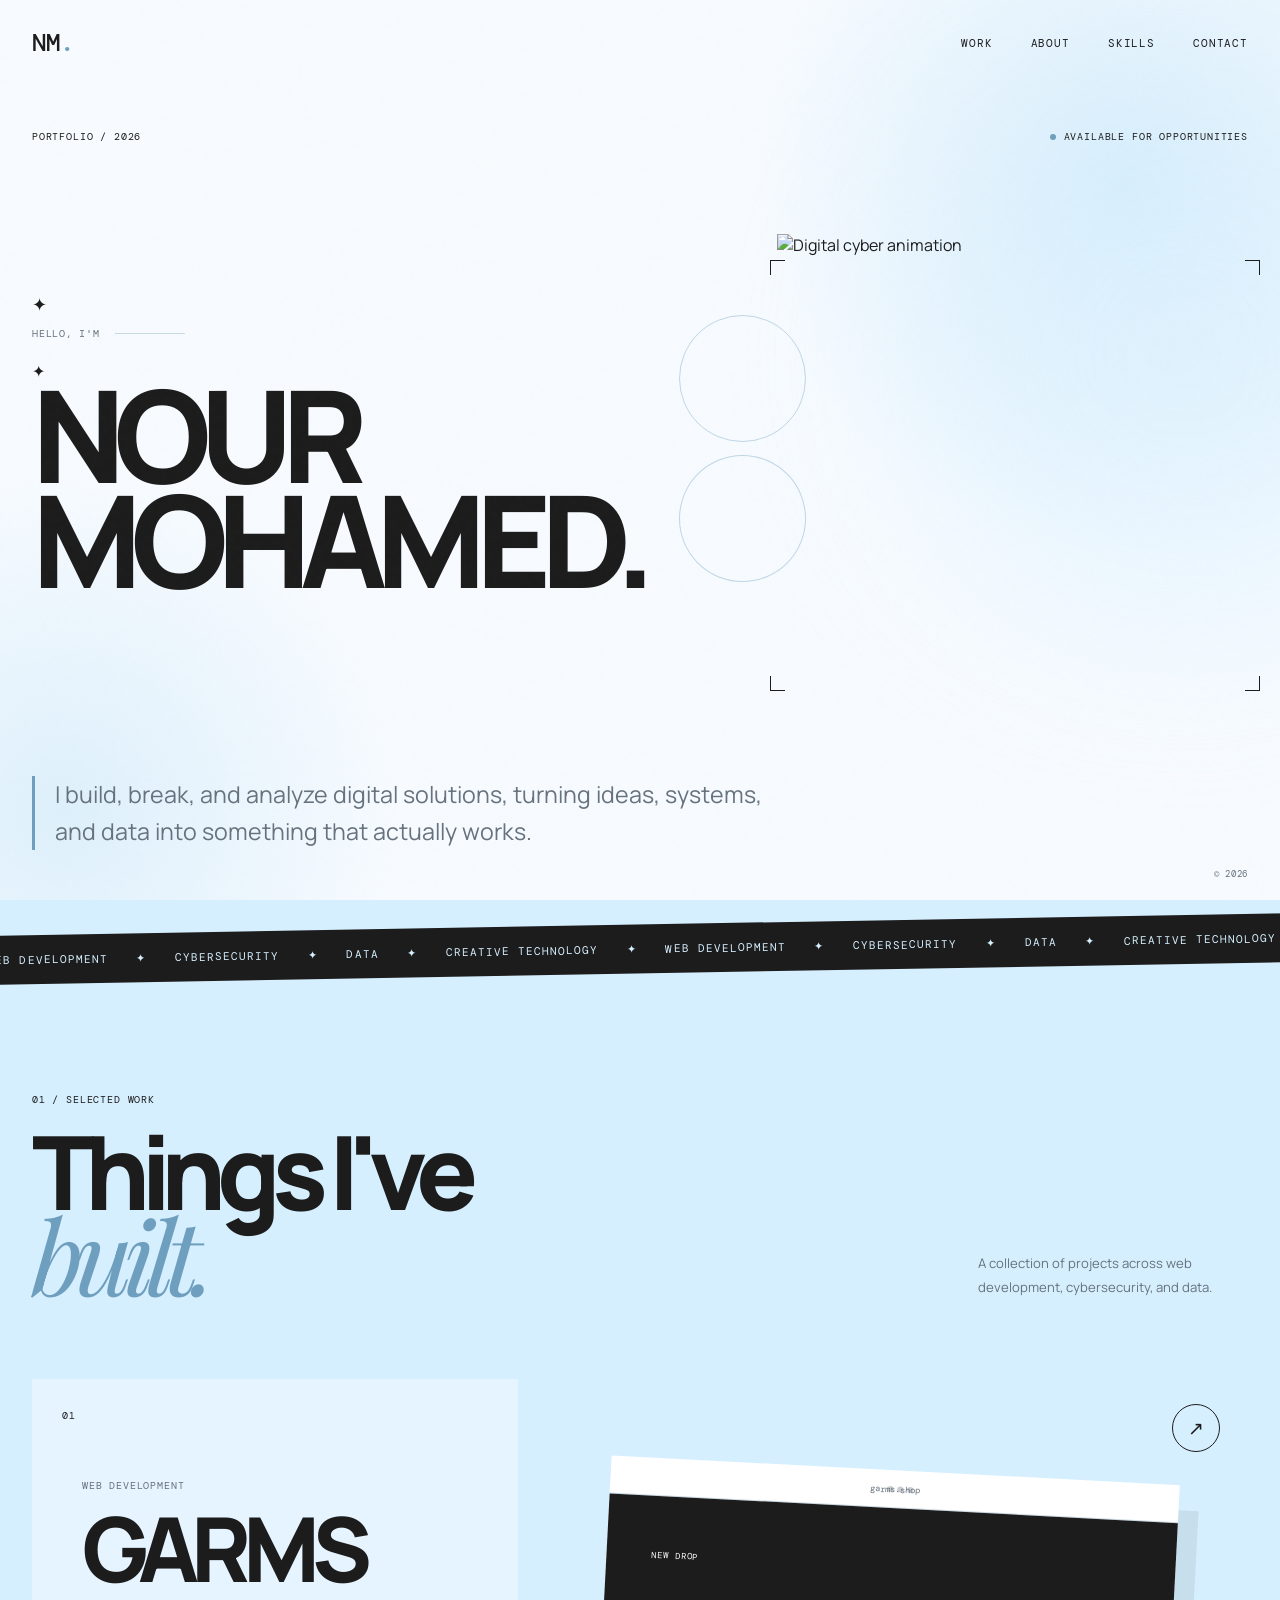
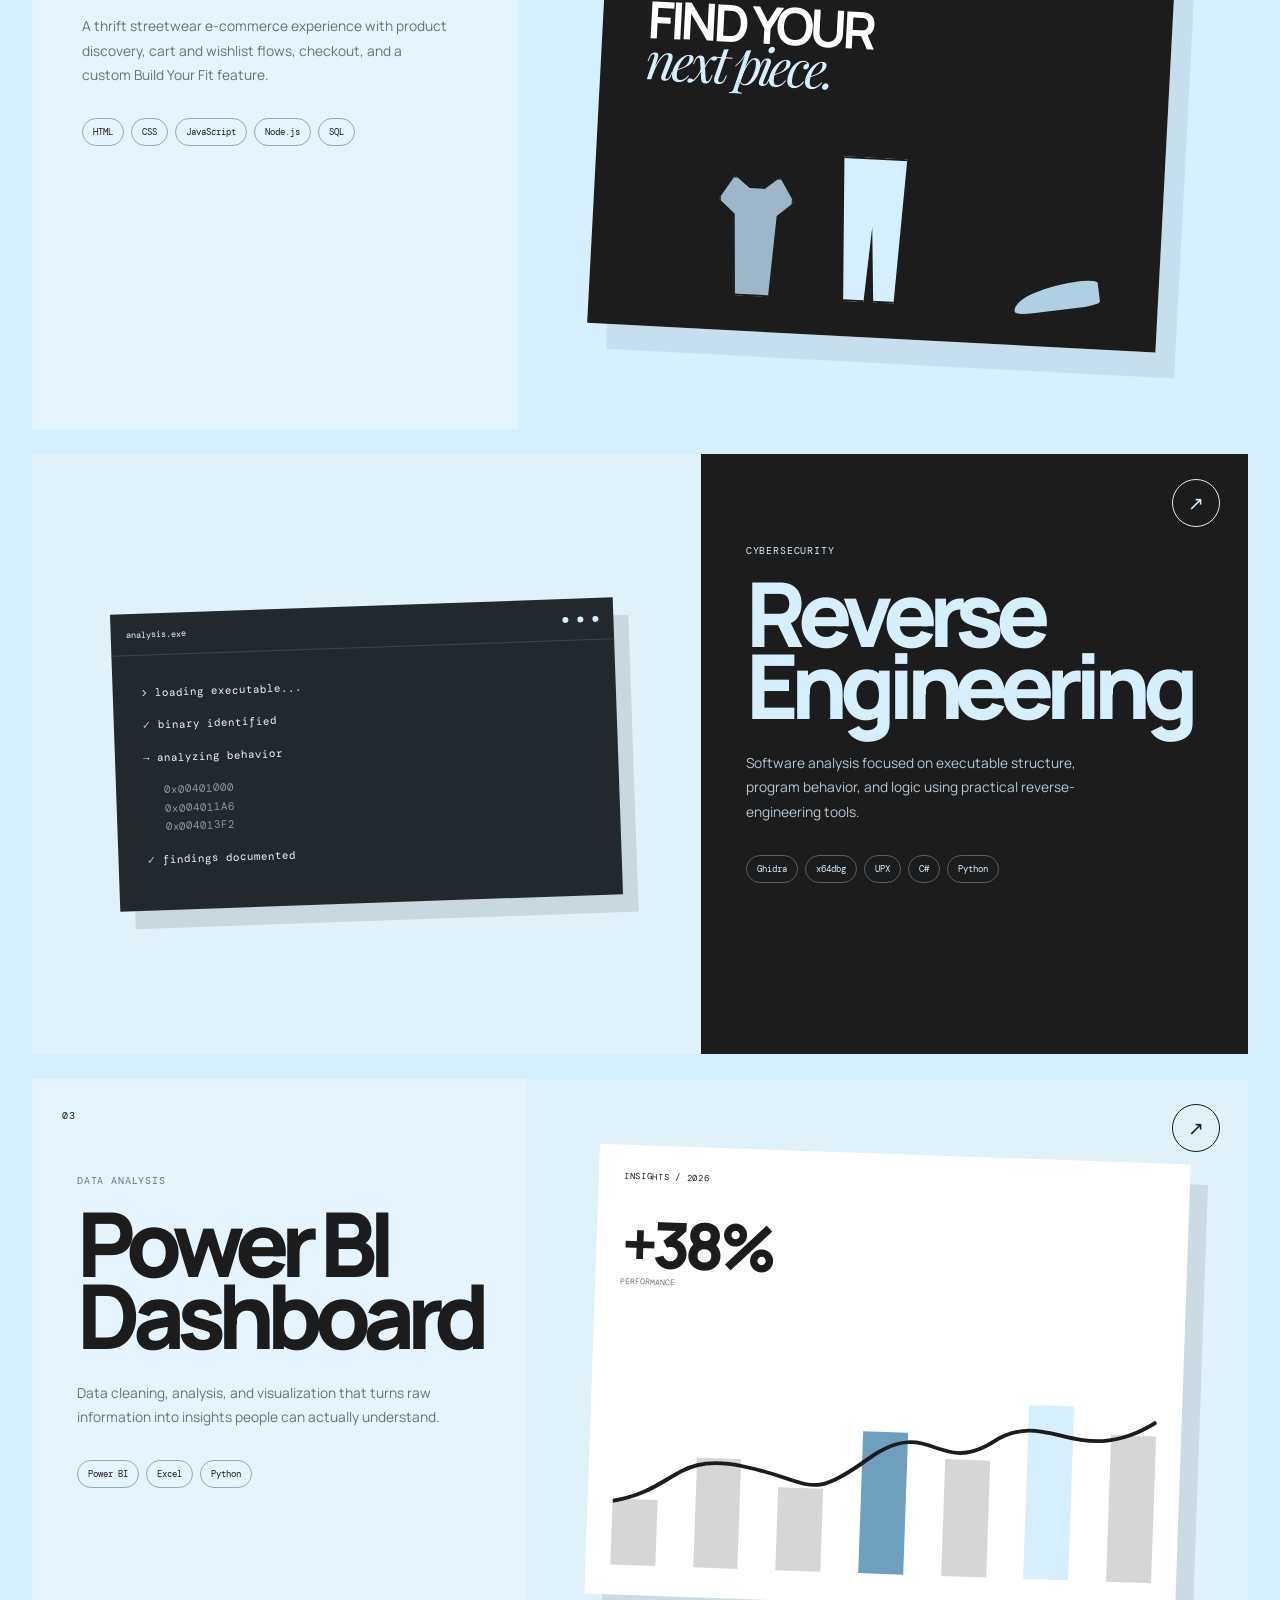
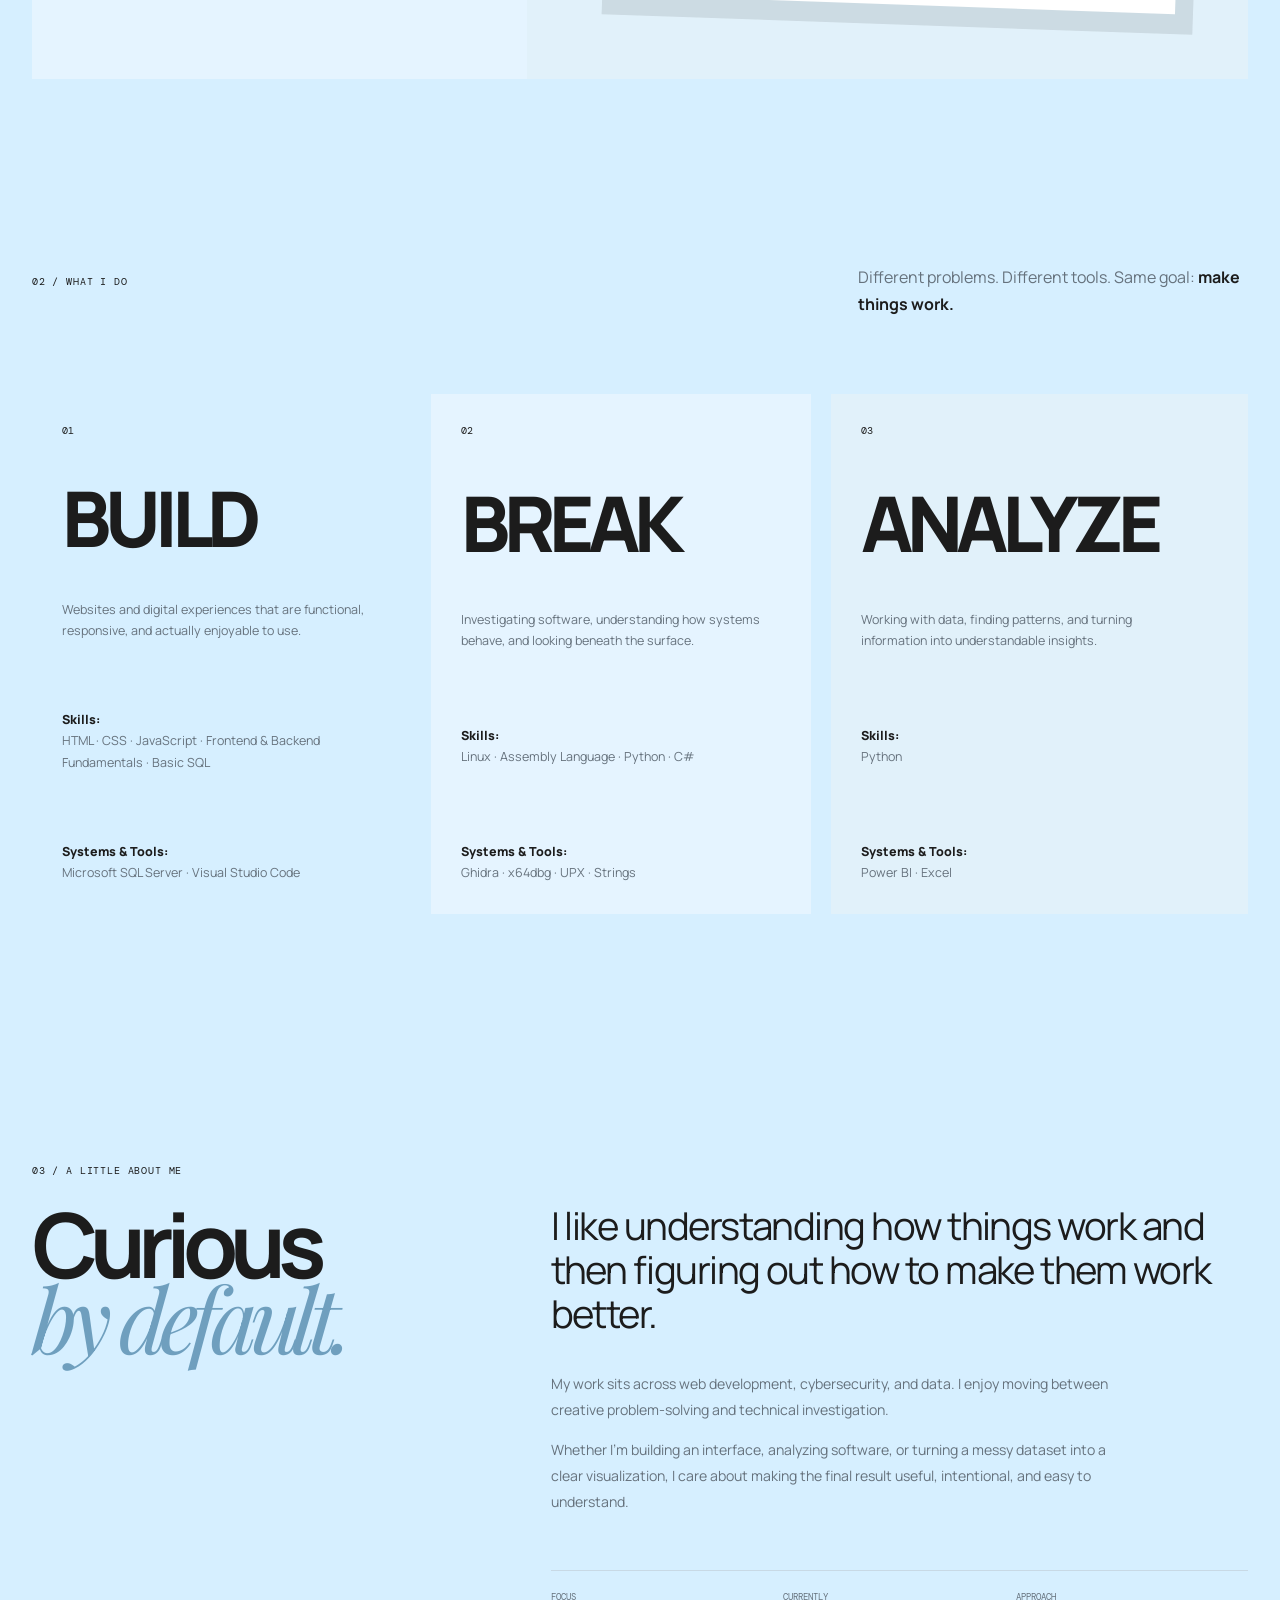
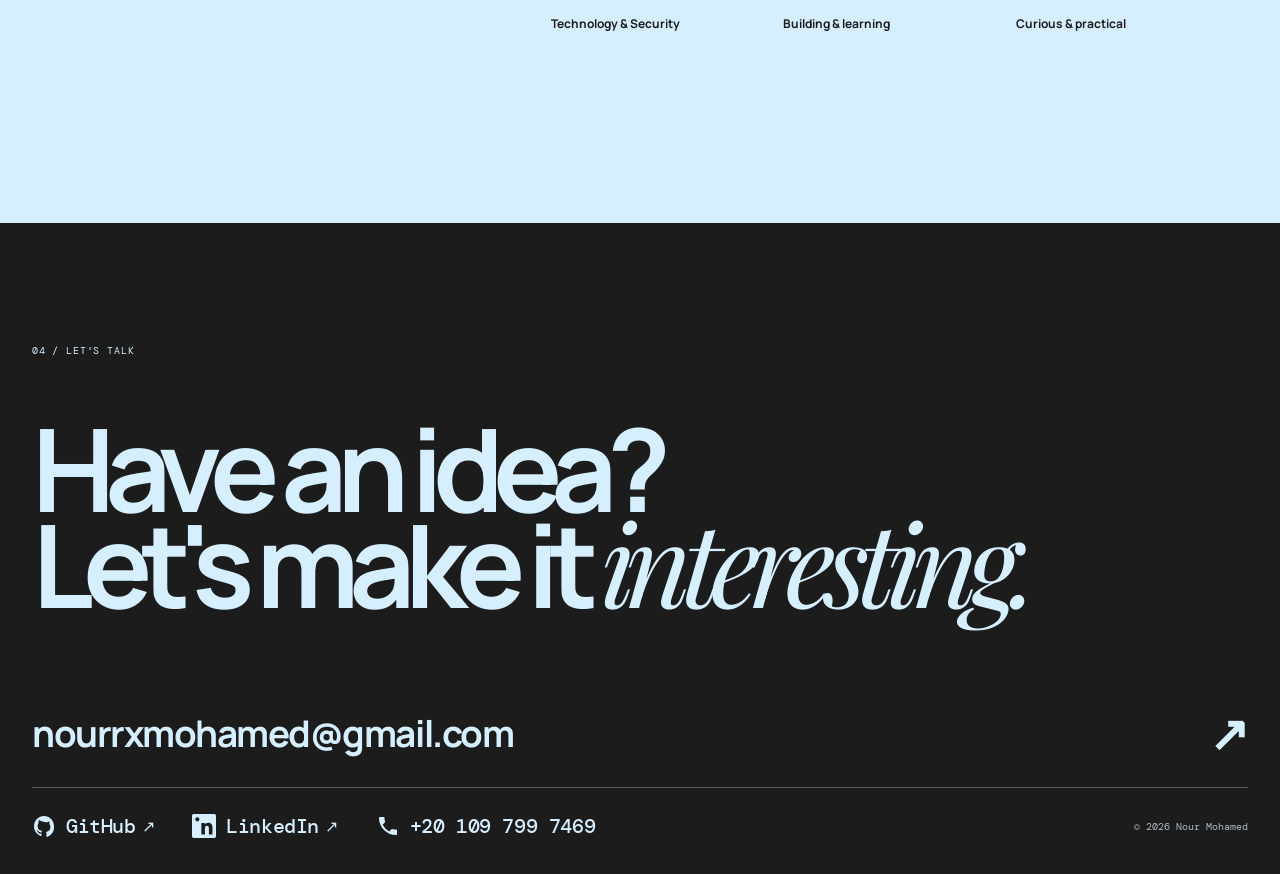
==== commit ebe15853: "Update portfolio" ====
--- a/index.html
+++ b/index.html
@@ -667,37 +667,99 @@
           <span>↗</span>
         </a>
 
-        <div class="contact-footer">
-
-          <div class="socials">
-
-            <a
-              href="https://github.com/nourrxmohamed"
-              target="_blank"
-              rel="noopener noreferrer"
-            >
-              GitHub ↗
-            </a>
-
-            <a
-              href="https://linkedin.com/in/nour-mohamed-23867634b"
-              target="_blank"
-              rel="noopener noreferrer"
-            >
-              LinkedIn ↗
-            </a>
-
-          </div>
-
-          <a href="tel:+201097997469">
-            +20 109 799 7469
-          </a>
-
-          <span>
-            © <span id="year"></span> Nour Mohamed
-          </span>
-
-        </div>
+     <div class="contact-footer">
+
+  <div class="socials">
+
+    <!-- GitHub -->
+    <a
+      href="https://github.com/nourrxmohamed"
+      target="_blank"
+      rel="noopener noreferrer"
+      class="social-link"
+    >
+      <svg
+        class="social-icon"
+        viewBox="0 0 24 24"
+        aria-hidden="true"
+      >
+        <path
+          d="M12 2C6.48 2 2 6.58 2 12.22c0 4.52 2.87 8.35 6.84 9.71.5.1.68-.22.68-.49
+          0-.24-.01-1.03-.01-1.86-2.78.62-3.37-1.2-3.37-1.2-.45-1.19-1.11-1.5-1.11-1.5
+          -.91-.64.07-.63.07-.63 1 .07 1.53 1.06 1.53 1.06.89 1.56 2.34 1.11 2.91.85
+          .09-.66.35-1.11.64-1.37-2.22-.26-4.56-1.14-4.56-5.05 0-1.12.39-2.03 1.03-2.75
+          -.1-.26-.45-1.3.1-2.7 0 0 .84-.28 2.75 1.05A9.24 9.24 0 0 1 12 8.11
+          c.85 0 1.71.12 2.51.36 1.91-1.33 2.75-1.05 2.75-1.05.55 1.4.2 2.44.1 2.7
+          .64.72 1.03 1.63 1.03 2.75 0 3.92-2.34 4.78-4.57 5.04.36.32.68.94.68 1.9
+          0 1.37-.01 2.47-.01 2.81 0 .27.18.6.69.49A10.22 10.22 0 0 0 22 12.22
+          C22 6.58 17.52 2 12 2Z"
+        />
+      </svg>
+
+      <span>GitHub</span>
+      <span class="arrow">↗</span>
+    </a>
+
+
+    <!-- LinkedIn -->
+    <a
+      href="https://linkedin.com/in/nour-mohamed-23867634b"
+      target="_blank"
+      rel="noopener noreferrer"
+      class="social-link"
+    >
+      <svg
+        class="social-icon"
+        viewBox="0 0 24 24"
+        aria-hidden="true"
+      >
+        <path
+          d="M20.45 20.45h-3.56v-5.58c0-1.33-.03-3.04-1.85-3.04
+          -1.85 0-2.13 1.44-2.13 2.94v5.68H9.35V8.99h3.42v1.56h.05
+          c.48-.9 1.64-1.85 3.37-1.85 3.6 0 4.26 2.37 4.26 5.46v6.29ZM5.34
+          7.43a2.07 2.07 0 1 1 0-4.14 2.07 2.07 0 0 1 0 4.14ZM3.56
+          20.45h3.56V8.99H3.56v11.46ZM22.22 0H1.77C.79 0 0 .77 0 1.72v20.56
+          C0 23.23.79 24 1.77 24h20.45c.98 0 1.78-.77 1.78-1.72V1.72
+          C24 .77 23.2 0 22.22 0Z"
+        />
+      </svg>
+
+      <span>LinkedIn</span>
+      <span class="arrow">↗</span>
+    </a>
+
+
+    <!-- Phone -->
+    <a
+      href="tel:+201097997469"
+      class="social-link phone-link"
+    >
+      <svg
+        class="social-icon"
+        viewBox="0 0 24 24"
+        aria-hidden="true"
+      >
+        <path
+          d="M6.62 10.79a15.46 15.46 0 0 0 6.59 6.59l2.2-2.2
+          c.27-.27.67-.36 1.02-.24 1.12.37 2.33.57 3.57.57.55 0 1 .45
+          1 1V20c0 .55-.45 1-1 1C10.61 21 3 13.39 3 4c0-.55.45-1
+          1-1h3.5c.55 0 1 .45 1 1 0 1.25.2 2.45.57 3.57.11.35.03.74-.25
+          1.02l-2.2 2.2Z"
+        />
+      </svg>
+
+      <span>+20 109 799 7469</span>
+    </a>
+
+  </div>
+
+
+  <!-- Copyright -->
+  <span class="copyright">
+    © <span id="year"></span> Nour Mohamed
+  </span>
+
+</div>
 
       </div>
 
--- a/styles.css
+++ b/styles.css
@@ -631,7 +631,7 @@
 
 /* ==================================================
    HERO BOTTOM
-========================= */
+================================================== */
 
 .hero-bottom {
   width: 100%;
@@ -1708,6 +1708,11 @@
   font-size: 1.3em;
 }
 
+
+/* =========================
+   CONTACT FOOTER
+========================= */
+
 .contact-footer {
   margin-top: 25px;
 
@@ -1715,13 +1720,13 @@
 
   align-items: center;
 
-  gap: 25px;
+  justify-content: space-between;
+
+  gap: 30px;
 
   flex-wrap: wrap;
 
   font-family: "DM Mono", monospace;
-
-  font-size: 0.6rem;
 
   color: #AEBBC5;
 }
@@ -1730,14 +1735,104 @@
   text-decoration: none;
 }
 
+
+/* =========================
+   SOCIAL LINKS
+========================= */
+
 .socials {
   display: flex;
 
-  gap: 20px;
-}
-
-.contact-footer span {
+  align-items: center;
+
+  gap: 38px;
+}
+
+.social-link {
+  display: inline-flex;
+
+  align-items: center;
+
+  gap: 10px;
+
+  color: var(--cream);
+
+  text-decoration: none;
+
+  font-family: "DM Mono", monospace;
+
+  font-size: 1.25rem;
+
+  font-weight: 500;
+
+  letter-spacing: -0.02em;
+
+  transition:
+    transform 0.25s ease,
+    opacity 0.25s ease;
+}
+
+
+/* ICON */
+
+.social-icon {
+  width: 24px;
+
+  height: 24px;
+
+  fill: currentColor;
+
+  flex-shrink: 0;
+
+  transition:
+    transform 0.25s ease;
+}
+
+
+/* ARROW */
+
+.social-link .arrow {
+  font-size: 1rem;
+
+  margin-left: -4px;
+
+  transition:
+    transform 0.25s ease;
+}
+
+
+/* HOVER */
+
+.social-link:hover {
+  transform: translateY(-3px);
+
+  opacity: 0.75;
+}
+
+.social-link:hover .social-icon {
+  transform: scale(1.1);
+}
+
+.social-link:hover .arrow {
+  transform: translate(3px, -3px);
+}
+
+
+/* PHONE */
+
+.phone-link {
+  font-size: 1.25rem;
+}
+
+
+/* COPYRIGHT */
+
+.contact-footer .copyright {
   margin-left: auto;
+
+  font-size: 0.6rem;
+
+  color: #AEBBC5;
 }
 
 
@@ -2042,13 +2137,47 @@
   }
 
   .contact-footer {
-    display: grid;
-
-    grid-template-columns: 1fr 1fr;
-  }
-
-  .contact-footer span {
+    display: flex;
+
+    flex-direction: column;
+
+    align-items: flex-start;
+
+    justify-content: flex-start;
+
+    gap: 25px;
+  }
+
+  .socials {
+    width: 100%;
+
+    display: flex;
+
+    flex-direction: column;
+
+    align-items: flex-start;
+
+    gap: 20px;
+  }
+
+  .social-link {
+    font-size: 1.15rem;
+  }
+
+  .social-icon {
+    width: 22px;
+
+    height: 22px;
+  }
+
+  .phone-link {
+    font-size: 1.15rem;
+  }
+
+  .contact-footer .copyright {
     margin-left: 0;
+
+    margin-top: 10px;
   }
 }
 
@@ -2176,6 +2305,24 @@
   ========================= */
 
   .contact-footer {
-    grid-template-columns: 1fr;
+    gap: 22px;
+  }
+
+  .socials {
+    gap: 18px;
+  }
+
+  .social-link {
+    font-size: 1rem;
+  }
+
+  .social-icon {
+    width: 20px;
+
+    height: 20px;
+  }
+
+  .phone-link {
+    font-size: 1rem;
   }
 }
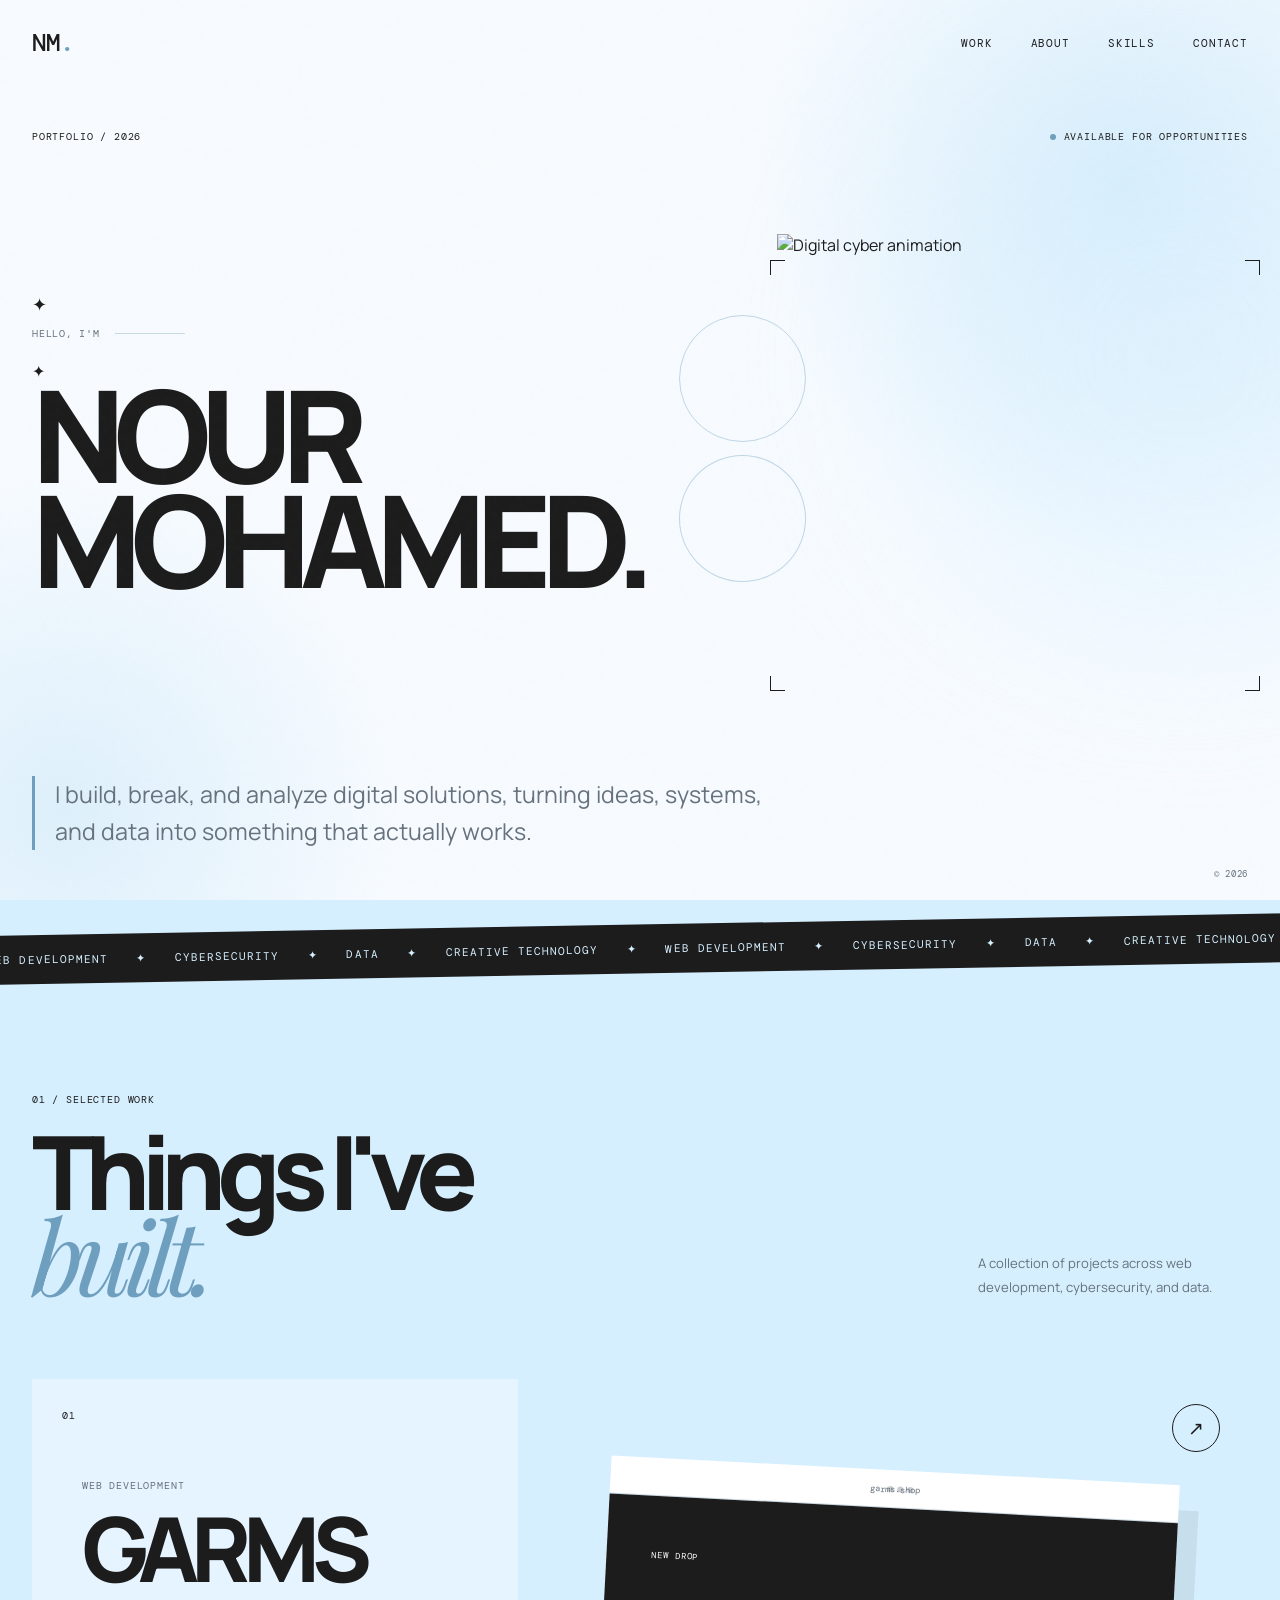
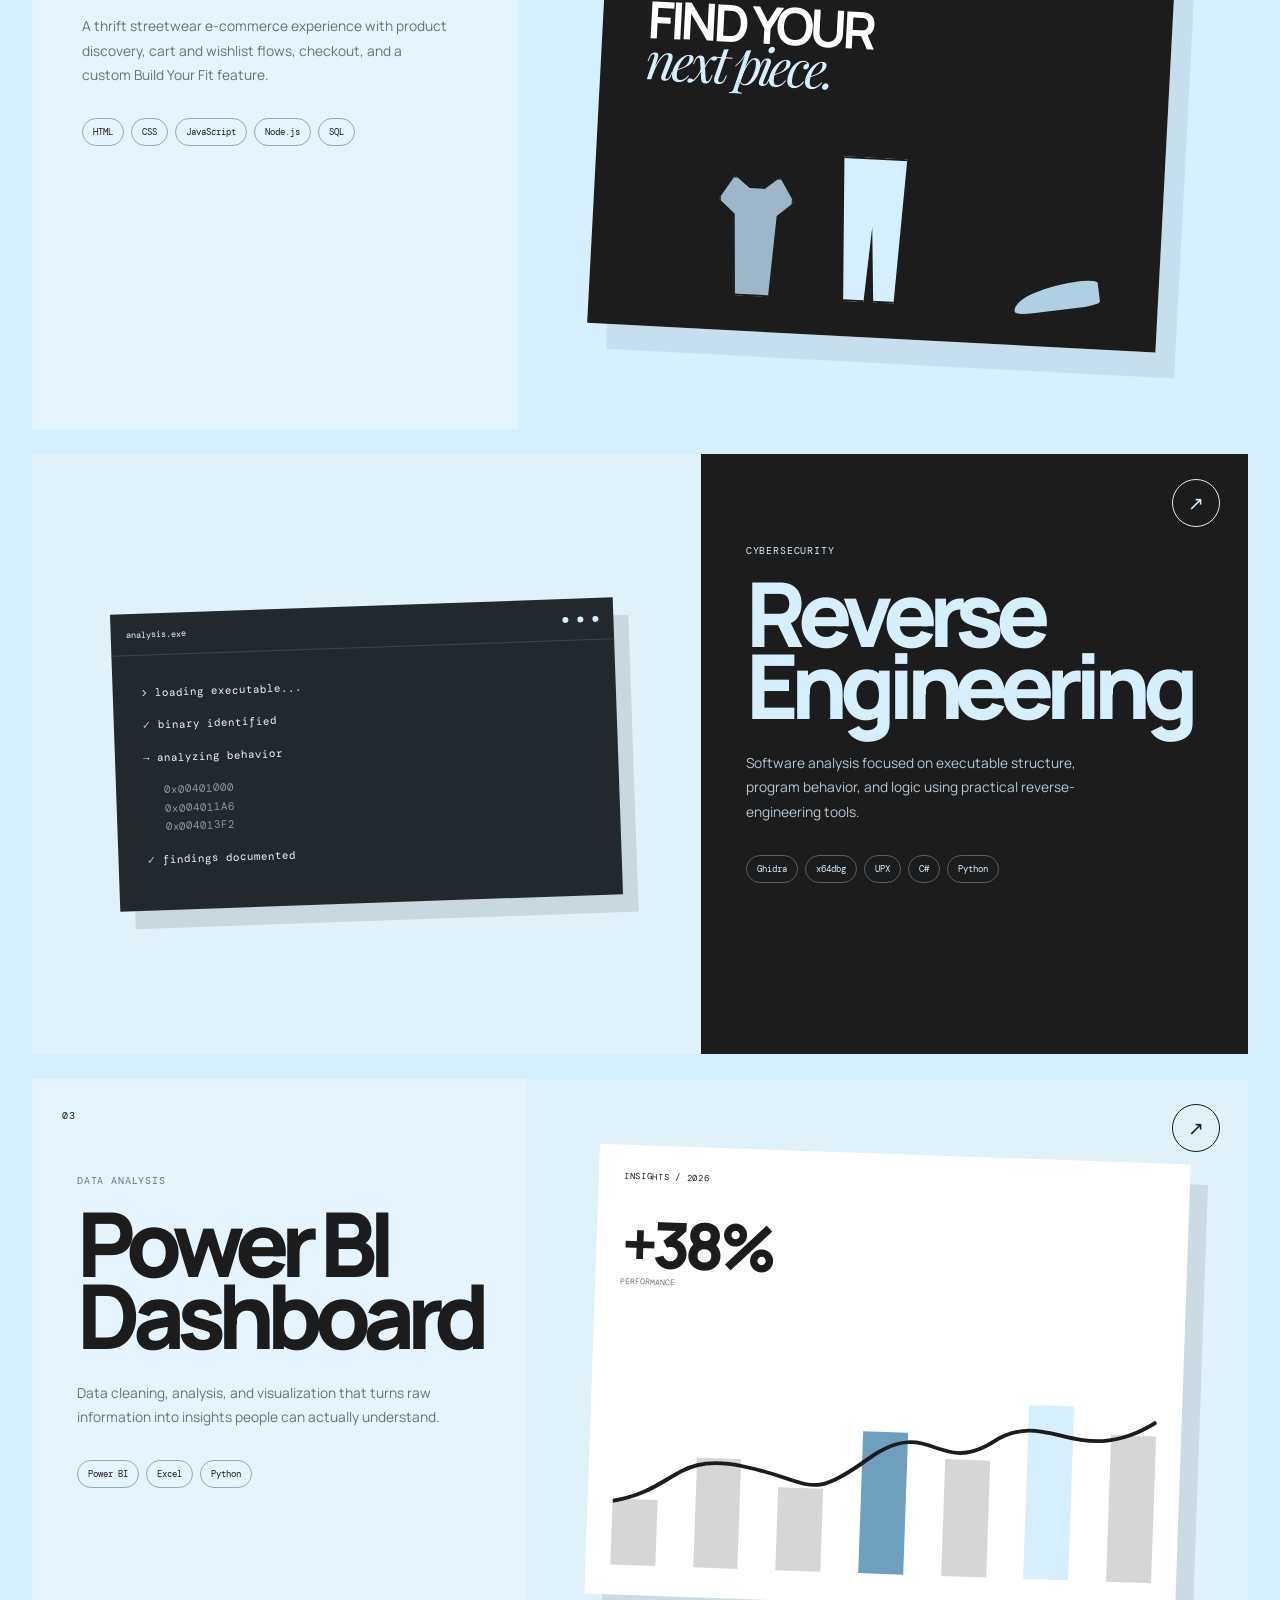
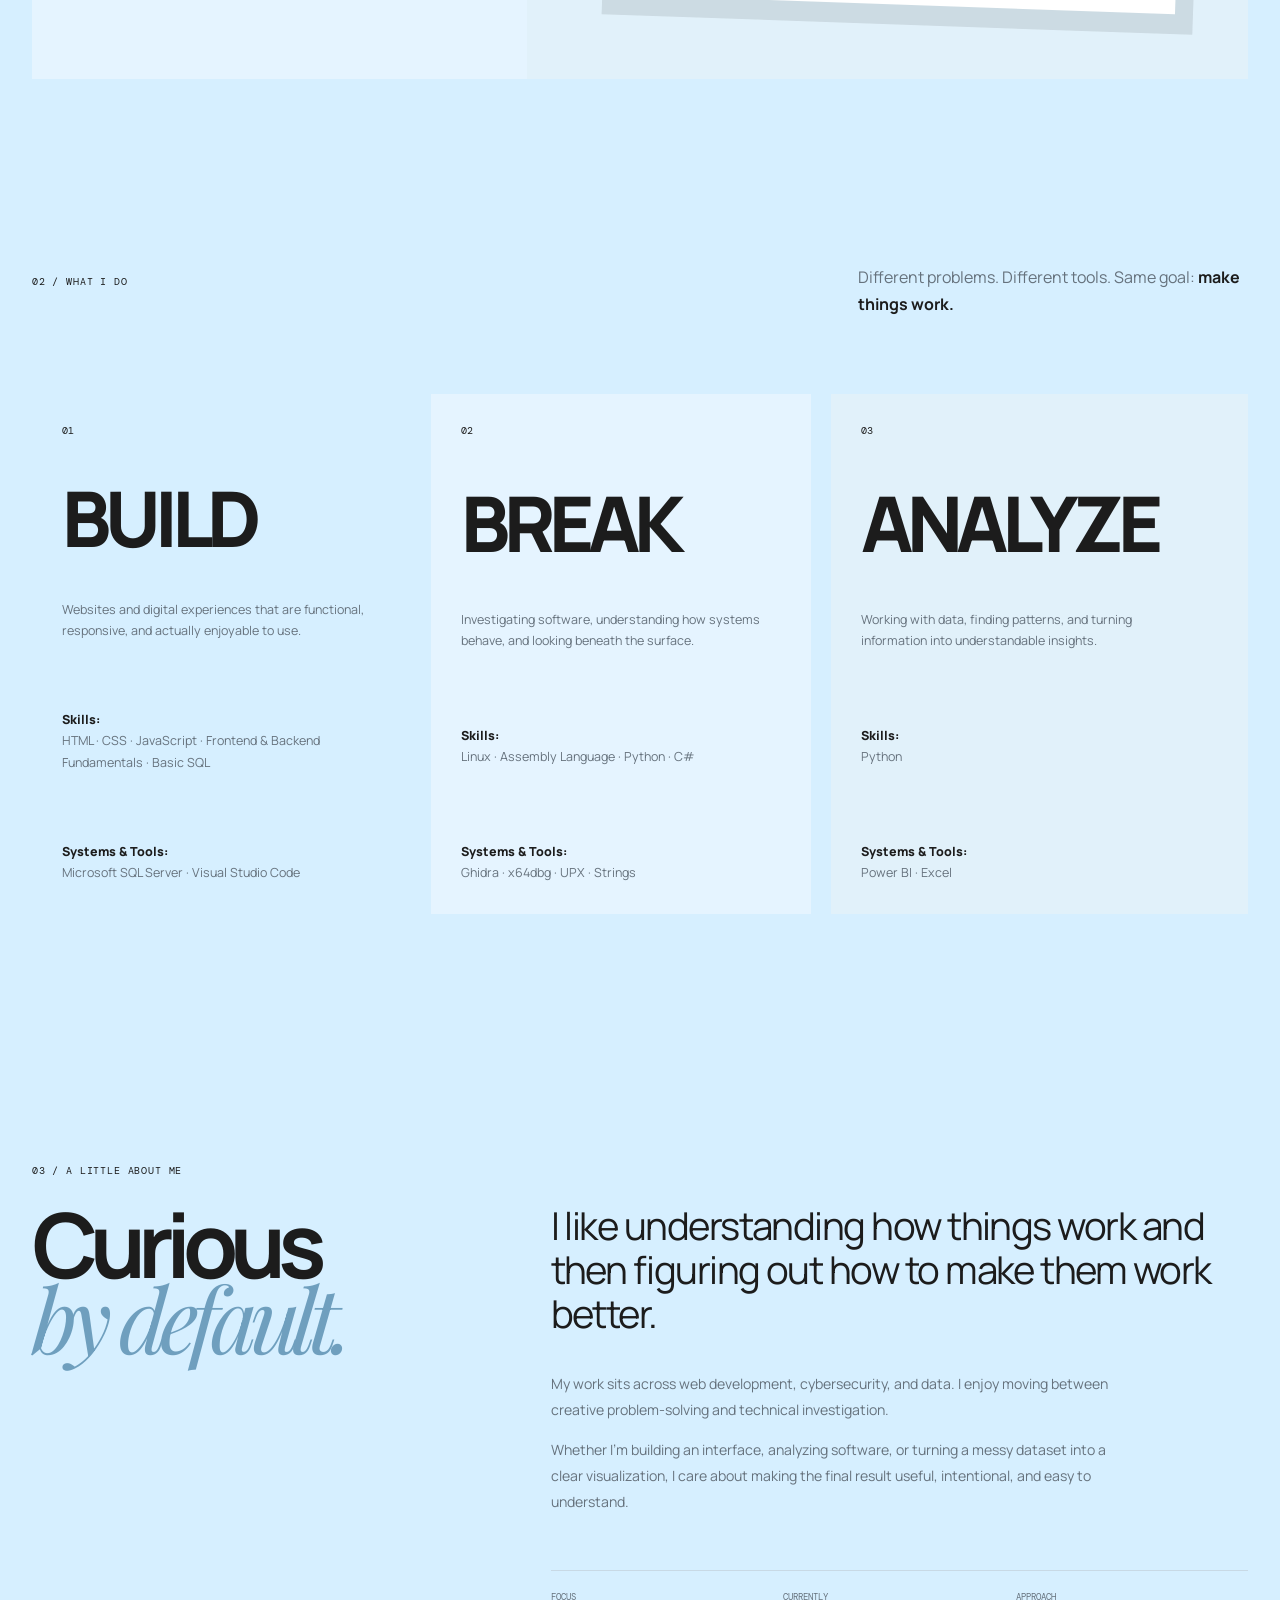
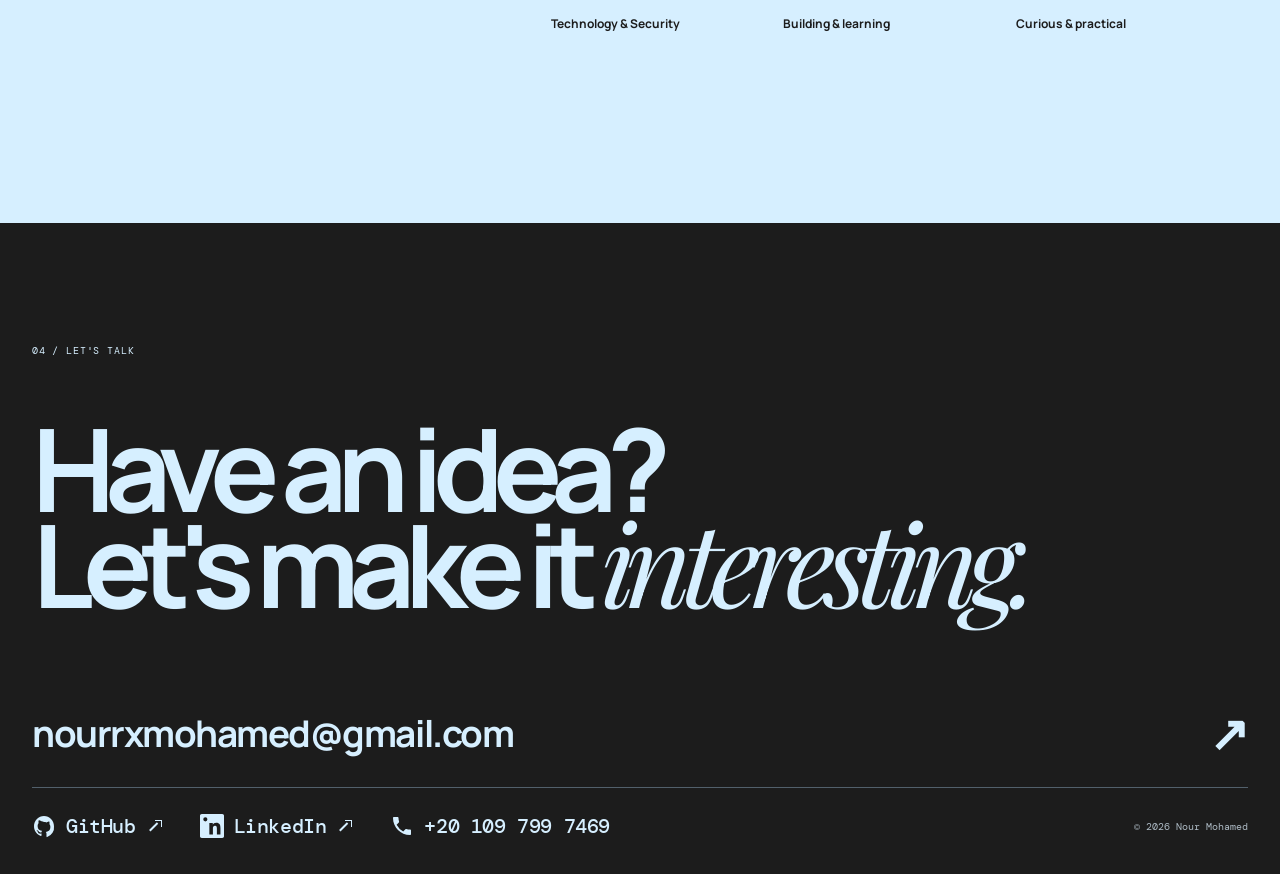
==== commit 5267bec0: "portfolio" ====
--- a/index.html
+++ b/index.html
@@ -697,7 +697,7 @@
       </svg>
 
       <span>GitHub</span>
-      <span class="arrow">↗</span>
+      <span class="arrow"></span>
     </a>
 
 
@@ -725,7 +725,7 @@
       </svg>
 
       <span>LinkedIn</span>
-      <span class="arrow">↗</span>
+      <span class="arrow"></span>
     </a>
 
 
--- a/styles.css
+++ b/styles.css
@@ -1773,7 +1773,9 @@
 }
 
 
-/* ICON */
+/* =========================
+   SOCIAL ICON
+========================= */
 
 .social-icon {
   width: 24px;
@@ -1789,19 +1791,72 @@
 }
 
 
-/* ARROW */
+/* =========================
+   CSS DRAWN ARROW
+   NO EMOJI
+========================= */
 
 .social-link .arrow {
-  font-size: 1rem;
-
-  margin-left: -4px;
+  position: relative;
+
+  display: inline-block;
+
+  width: 14px;
+
+  height: 14px;
+
+  margin-left: 2px;
+
+  font-size: 0;
+
+  line-height: 0;
 
   transition:
     transform 0.25s ease;
 }
 
-
-/* HOVER */
+.social-link .arrow::before {
+  content: "";
+
+  position: absolute;
+
+  width: 11px;
+
+  height: 1.5px;
+
+  background: currentColor;
+
+  left: 0;
+
+  top: 7px;
+
+  transform: rotate(-45deg);
+
+  transform-origin: center;
+}
+
+.social-link .arrow::after {
+  content: "";
+
+  position: absolute;
+
+  width: 6px;
+
+  height: 6px;
+
+  border-top: 1.5px solid currentColor;
+
+  border-right: 1.5px solid currentColor;
+
+  right: 0;
+
+  top: 1px;
+}
+
+
+/* =========================
+   SOCIAL HOVER
+========================= */
 
 .social-link:hover {
   transform: translateY(-3px);
@@ -1818,14 +1873,18 @@
 }
 
 
-/* PHONE */
+/* =========================
+   PHONE
+========================= */
 
 .phone-link {
   font-size: 1.25rem;
 }
 
 
-/* COPYRIGHT */
+/* =========================
+   COPYRIGHT
+========================= */
 
 .contact-footer .copyright {
   margin-left: auto;
@@ -1859,470 +1918,867 @@
 
 /* ==================================================
    TABLET / MOBILE
+   SAME DESIGN AS DESKTOP — ONLY SCALED DOWN
 ================================================== */
 
 @media (max-width: 800px) {
 
-  .nav,
-  .hero,
+  /* =========================
+     NAVIGATION
+  ========================= */
+
+  .nav {
+    width: min(1240px, calc(100% - 32px));
+
+    height: 65px;
+  }
+
+  nav {
+    display: flex;
+
+    gap: 20px;
+  }
+
+  nav a {
+    font-size: 0.55rem;
+  }
+
+  .menu-button {
+    display: none;
+  }
+
+
+  /* =========================
+     HERO
+     KEEP DESKTOP STRUCTURE
+  ========================= */
+
+  .hero {
+    min-height: 100vh;
+
+    width: 100%;
+  }
+
+  .hero-content {
+    width: min(1240px, calc(100% - 32px));
+
+    min-height: 100vh;
+
+    padding: 105px 0 40px;
+  }
+
+  .hero-top {
+    font-size: 0.52rem;
+  }
+
+  .hero-main {
+    min-height: 450px;
+
+    display: grid;
+
+    grid-template-columns: 1fr 0.7fr;
+
+    column-gap: 25px;
+
+    align-items: center;
+  }
+
+  .hero-name {
+    padding: 35px 0;
+  }
+
+  .hero-name h1 {
+    font-size: clamp(3.3rem, 11vw, 7rem);
+
+    white-space: nowrap;
+  }
+
+  .outline-name {
+    margin-left: 5vw !important;
+  }
+
+  .name-top {
+    font-size: 0.5rem;
+
+    gap: 10px;
+
+    margin-bottom: 15px;
+  }
+
+  .name-line {
+    width: 45px;
+  }
+
+  .hero-gif-wrapper {
+    width: min(100%, 360px);
+
+    justify-self: end;
+
+    margin-right: 0;
+  }
+
+  .hero-gif {
+    width: 100%;
+
+    min-height: 0;
+
+    height: auto;
+  }
+
+  .gif-label {
+    font-size: 0.45rem;
+
+    margin-bottom: 8px;
+  }
+
+  .hero-side-info {
+    left: 0;
+
+    bottom: 0;
+
+    gap: 15px;
+
+    font-size: 0.43rem;
+  }
+
+  .hero-side-info strong {
+    font-size: 0.48rem;
+  }
+
+  .hero-bottom {
+    width: 100%;
+
+    display: block;
+  }
+
+  .hero-bottom p,
+  .hero-usp {
+    max-width: 65% !important;
+
+    font-size: 0.85rem !important;
+
+    line-height: 1.55 !important;
+  }
+
+  .hero-location,
+  .hero-year {
+    bottom: 8px;
+
+    font-size: 0.43rem;
+  }
+
+  .marquee {
+    margin: 20px 0 80px;
+
+    padding: 15px 0;
+  }
+
+  .marquee-track {
+    font-size: 0.55rem;
+
+    gap: 20px;
+  }
+
   .work,
   .what-i-do,
   .about {
-    width: min(100% - 32px, 1240px);
-  }
+    width: calc(100% - 32px);
+  }
+
+  .section-intro {
+    display: flex;
+
+    justify-content: space-between;
+
+    align-items: end;
+
+    margin-bottom: 55px;
+  }
+
+  .section-intro h2 {
+    font-size: clamp(3.2rem, 10vw, 6rem);
+  }
+
+  .section-note {
+    width: 180px;
+
+    font-size: 0.55rem;
+
+    line-height: 1.6;
+  }
+
+  .project-card {
+    display: grid;
+  }
+
+  .project-garms {
+    min-height: 480px;
+
+    grid-template-columns: 0.8fr 1.2fr;
+  }
+
+  .project-reveal {
+    min-height: 480px;
+
+    grid-template-columns: 1.1fr 0.9fr;
+  }
+
+  .project-data {
+    min-height: 480px;
+
+    grid-template-columns: 0.75fr 1.25fr;
+  }
+
+  .project-garms .project-content {
+    padding: 70px 25px 30px;
+  }
+
+  .project-reveal .project-content {
+    padding: 70px 25px 30px;
+  }
+
+  .project-data .project-content {
+    padding: 70px 25px 30px;
+  }
+
+  .project-content h3 {
+    font-size: clamp(2.4rem, 7vw, 5rem);
+
+    margin: 15px 0 20px;
+  }
+
+  .project-description {
+    max-width: 90%;
+
+    font-size: 0.62rem;
+
+    line-height: 1.65;
+  }
+
+  .project-tags {
+    gap: 5px;
+
+    margin-top: 18px;
+  }
+
+  .project-tags span {
+    padding: 5px 7px;
+
+    font-size: 0.43rem;
+  }
+
+  .project-number {
+    top: 22px;
+
+    left: 22px;
+
+    font-size: 0.45rem;
+  }
+
+  .garms-art {
+    min-height: 480px;
+  }
+
+  .garms-browser {
+    width: 82%;
+
+    height: 72%;
+  }
+
+  .garms-screen {
+    padding: 25px;
+  }
+
+  .garms-screen strong {
+    font-size: clamp(1.5rem, 4vw, 3rem);
+  }
+
+  .terminal-art {
+    min-height: 480px;
+
+    padding: 25px;
+  }
+
+  .terminal {
+    width: 92%;
+  }
+
+  .terminal-body {
+    padding: 20px;
+
+    font-size: 0.48rem;
+  }
+
+  .dashboard-art {
+    min-height: 480px;
+  }
+
+  .dashboard {
+    width: 84%;
+
+    height: 72%;
+
+    padding: 15px;
+  }
+
+  .big-stat {
+    font-size: 2.8rem;
+  }
+
+  .what-i-do {
+    padding: 110px 0;
+  }
+
+  .what-header {
+    display: flex;
+
+    justify-content: space-between;
+
+    align-items: start;
+
+    margin-bottom: 55px;
+  }
+
+  .what-header > p:last-child {
+    max-width: 230px;
+
+    font-size: 0.58rem;
+
+    line-height: 1.6;
+  }
+
+  .features {
+    grid-template-columns: 1fr 1fr 1.1fr;
+
+    gap: 10px;
+  }
+
+  .feature {
+    min-height: 390px;
+
+    padding: 20px;
+  }
+
+  .feature h3 {
+    font-size: clamp(2.5rem, 7vw, 5rem);
+  }
+
+  .feature p {
+    max-width: 100%;
+
+    font-size: 0.52rem;
+
+    line-height: 1.6;
+  }
+
+  .feature-number {
+    font-size: 0.45rem;
+  }
+
+  .about {
+    padding: 70px 0 110px;
+
+    display: grid;
+
+    grid-template-columns: 0.75fr 1.25fr;
+
+    gap: 40px;
+  }
+
+  .about-title h2 {
+    font-size: clamp(3.2rem, 8vw, 5.5rem);
+  }
+
+  .about-copy {
+    padding-top: 25px;
+  }
+
+  .large-copy {
+    font-size: clamp(1.15rem, 3vw, 2rem);
+  }
+
+  .about-copy > p:not(.large-copy) {
+    font-size: 0.58rem;
+
+    line-height: 1.7;
+  }
+
+  .about-facts {
+    grid-template-columns: repeat(3, 1fr);
+
+    margin-top: 30px;
+  }
+
+  .about-facts div {
+    padding: 12px 8px 12px 0;
+  }
+
+  .about-facts span {
+    font-size: 0.4rem;
+  }
+
+  .about-facts strong {
+    font-size: 0.52rem;
+  }
+
+  .contact {
+    padding: 80px 20px 30px;
+  }
+
+  .contact h2 {
+    margin-top: 45px;
+
+    font-size: clamp(3.5rem, 10vw, 7rem);
+  }
+
+  .email {
+    margin-top: 65px;
+
+    font-size: clamp(0.9rem, 3vw, 1.7rem);
+  }
+
+  .contact-footer {
+    display: flex;
+
+    flex-direction: row;
+
+    align-items: center;
+
+    justify-content: space-between;
+
+    gap: 20px;
+
+    flex-wrap: wrap;
+  }
+
+  .socials {
+    display: flex;
+
+    align-items: center;
+
+    gap: 20px;
+  }
+
+  .social-link {
+    font-size: 0.9rem;
+  }
+
+  .social-icon {
+    width: 18px;
+
+    height: 18px;
+  }
+
+  .social-link .arrow {
+    width: 12px;
+
+    height: 12px;
+  }
+
+  .social-link .arrow::before {
+    width: 9px;
+
+    height: 1.2px;
+
+    top: 6px;
+  }
+
+  .social-link .arrow::after {
+    width: 5px;
+
+    height: 5px;
+
+    top: 1px;
+  }
+
+  .phone-link {
+    font-size: 0.9rem;
+  }
+
+  .contact-footer .copyright {
+    margin-left: auto;
+
+    font-size: 0.45rem;
+  }
+}
+
+
+/* ==================================================
+   SMALL MOBILE
+   SAME DESIGN — JUST SMALLER
+================================================== */
+
+@media (max-width: 480px) {
 
   .nav {
-    height: 65px;
-
-    top: 0;
+    width: calc(100% - 24px);
+
+    height: 55px;
   }
 
   nav {
-    display: none;
-
-    position: absolute;
-
-    top: 68px;
-    right: 0;
-
-    flex-direction: column;
-
-    gap: 20px;
-
-    background: var(--brown);
-
-    color: var(--cream);
-
-    padding: 22px 25px;
-  }
-
-  nav.open {
-    display: flex;
+    gap: 12px;
   }
 
   nav a {
-    color: var(--cream);
-  }
-
-  .menu-button {
-    display: block;
-  }
-
-
-  /* =========================
-     HERO MOBILE
-  ========================= */
+    font-size: 0.45rem;
+  }
 
   .hero {
-    min-height: 850px;
-
-    padding-top: 0;
+    min-height: 760px;
   }
 
   .hero-content {
-    min-height: 850px;
-
-    padding-top: 110px;
+    width: calc(100% - 24px);
+
+    min-height: 760px;
+
+    padding-top: 85px;
   }
 
   .hero-top {
-    font-size: 0.55rem;
+    font-size: 0.45rem;
   }
 
   .hero-main {
-    min-height: auto;
-
-    display: flex;
-
-    flex-direction: column;
-
-    align-items: stretch;
-
-    gap: 35px;
+    min-height: 330px;
+
+    grid-template-columns: 1fr 0.7fr;
+
+    column-gap: 10px;
   }
 
   .hero-name {
-    padding: 35px 0 0;
+    padding: 20px 0;
   }
 
   .hero-name h1 {
-    font-size: clamp(4.5rem, 18vw, 8rem);
+    font-size: clamp(2.5rem, 12vw, 4.5rem);
+  }
+
+  .name-top {
+    font-size: 0.4rem;
+
+    gap: 7px;
+
+    margin-bottom: 10px;
+  }
+
+  .name-line {
+    width: 30px;
   }
 
   .outline-name {
-    margin-left: 5vw !important;
+    -webkit-text-stroke: 1px var(--brown);
   }
 
   .hero-gif-wrapper {
-    width: 82%;
-
-    max-width: 420px;
-
-    align-self: flex-end;
-
-    margin-right: 0;
+    width: 100%;
+
+    max-width: none;
   }
 
   .hero-gif {
-    min-height: auto;
+    min-height: 0;
+  }
+
+  .gif-label {
+    font-size: 0.38rem;
   }
 
   .hero-side-info {
-    position: static;
-
-    margin-top: 5px;
-
-    flex-wrap: wrap;
-
-    gap: 18px;
-  }
-
-
-  /* =========================
-     MOBILE HERO BOTTOM
-  ========================= */
+    gap: 8px;
+
+    font-size: 0.34rem;
+  }
+
+  .hero-side-info strong {
+    font-size: 0.38rem;
+  }
 
   .hero-bottom {
-    display: block;
-
-    width: 100%;
-
-    margin-top: 20px;
+    margin-top: 15px;
   }
 
   .hero-bottom p,
   .hero-usp {
-    max-width: 100% !important;
-
-    font-size: 1rem !important;
-
-    line-height: 1.6 !important;
-  }
-
-
-  /* =========================
-     PROJECTS
-  ========================= */
+    max-width: 72% !important;
+
+    font-size: 0.65rem !important;
+
+    line-height: 1.5 !important;
+  }
+
+  .hero-location,
+  .hero-year {
+    font-size: 0.35rem;
+  }
+
+  .marquee {
+    margin-bottom: 60px;
+
+    padding: 12px 0;
+  }
+
+  .marquee-track {
+    font-size: 0.45rem;
+
+    gap: 15px;
+  }
 
   .section-intro {
-    display: block;
-
-    margin-bottom: 50px;
+    margin-bottom: 35px;
+  }
+
+  .section-intro h2 {
+    font-size: 2.7rem;
   }
 
   .section-note {
-    margin-top: 30px;
-  }
-
-  .project-card {
-    display: flex;
-
-    flex-direction: column;
+    width: 120px;
+
+    font-size: 0.4rem;
+
+    line-height: 1.5;
   }
 
   .project-garms,
   .project-reveal,
   .project-data {
-    min-height: auto;
+    min-height: 350px;
   }
 
   .project-garms .project-content,
   .project-reveal .project-content,
   .project-data .project-content {
-    padding: 75px 25px 35px;
-
-    order: 1;
-  }
-
-  .project-art,
+    padding: 50px 15px 20px;
+  }
+
+  .project-content h3 {
+    font-size: clamp(1.8rem, 8vw, 3rem);
+
+    margin: 10px 0 15px;
+  }
+
+  .project-description {
+    font-size: 0.45rem;
+
+    line-height: 1.5;
+  }
+
+  .project-tags {
+    margin-top: 12px;
+
+    gap: 3px;
+  }
+
+  .project-tags span {
+    padding: 3px 5px;
+
+    font-size: 0.34rem;
+  }
+
+  .project-number {
+    top: 15px;
+
+    left: 15px;
+
+    font-size: 0.38rem;
+  }
+
   .garms-art,
   .terminal-art,
   .dashboard-art {
-    min-height: 400px;
-
-    order: 2;
+    min-height: 350px;
   }
 
   .garms-browser {
-    width: 85%;
-
-    height: 75%;
+    width: 87%;
+
+    height: 70%;
+  }
+
+  .garms-screen {
+    padding: 15px;
+  }
+
+  .garms-screen strong {
+    font-size: 1.3rem;
   }
 
   .terminal-art {
-    padding: 30px 20px;
+    padding: 15px 8px;
+  }
+
+  .terminal-body {
+    padding: 12px;
+
+    font-size: 0.35rem;
   }
 
   .dashboard {
-    width: 85%;
-
-    height: 75%;
-  }
-
-
-  /* =========================
-     SKILLS
-  ========================= */
+    width: 88%;
+
+    height: 70%;
+
+    padding: 10px;
+  }
+
+  .big-stat {
+    font-size: 2rem;
+  }
 
   .what-i-do {
-    padding: 100px 0;
+    padding: 80px 0;
   }
 
   .what-header {
-    display: block;
+    margin-bottom: 35px;
   }
 
   .what-header > p:last-child {
-    margin-top: 30px;
+    max-width: 110px;
+
+    font-size: 0.38rem;
   }
 
   .features {
-    grid-template-columns: 1fr;
+    grid-template-columns: 1fr 1fr 1.1fr;
+
+    gap: 5px;
   }
 
   .feature {
-    min-height: 420px;
+    min-height: 270px;
+
+    padding: 12px;
   }
 
   .feature h3 {
-    font-size: clamp(4rem, 16vw, 7rem);
-  }
-
-
-  /* =========================
-     ABOUT
-  ========================= */
+    font-size: 2.1rem;
+  }
+
+  .feature p {
+    font-size: 0.35rem;
+
+    line-height: 1.45;
+  }
+
+  .feature-number {
+    font-size: 0.35rem;
+  }
 
   .about {
-    grid-template-columns: 1fr;
-
-    gap: 30px;
-
-    padding: 60px 0 100px;
+    padding: 50px 0 80px;
+
+    display: grid;
+
+    grid-template-columns: 0.75fr 1.25fr;
+
+    gap: 20px;
+  }
+
+  .about-title h2 {
+    font-size: 2.7rem;
   }
 
   .about-copy {
     padding-top: 10px;
   }
 
+  .large-copy {
+    font-size: 0.95rem;
+  }
+
+  .about-copy > p:not(.large-copy) {
+    font-size: 0.4rem;
+
+    line-height: 1.55;
+  }
+
   .about-facts {
-    grid-template-columns: 1fr;
+    grid-template-columns: repeat(3, 1fr);
+
+    margin-top: 20px;
+  }
+
+  .about-facts div {
+    padding: 8px 5px 8px 0;
+  }
+
+  .about-facts span {
+    font-size: 0.3rem;
+  }
+
+  .about-facts strong {
+    font-size: 0.36rem;
+  }
+
+  .contact {
+    padding: 60px 14px 25px;
+  }
+
+  .contact h2 {
+    font-size: 2.8rem;
 
     margin-top: 35px;
   }
 
-  .about-facts div {
-    border-bottom: 1px solid var(--line);
-  }
-
-
-  /* =========================
-     CONTACT
-  ========================= */
-
-  .contact {
-    padding: 75px 20px 30px;
-  }
-
-  .contact h2 {
-    margin-top: 45px;
-  }
-
   .email {
-    margin-top: 60px;
-
-    font-size: 1.15rem;
-
-    gap: 20px;
+    margin-top: 40px;
+
+    font-size: 0.7rem;
   }
 
   .contact-footer {
-    display: flex;
-
-    flex-direction: column;
-
-    align-items: flex-start;
-
-    justify-content: flex-start;
-
-    gap: 25px;
+    gap: 10px;
   }
 
   .socials {
-    width: 100%;
-
-    display: flex;
-
-    flex-direction: column;
-
-    align-items: flex-start;
-
-    gap: 20px;
+    gap: 10px;
   }
 
   .social-link {
-    font-size: 1.15rem;
+    font-size: 0.55rem;
+
+    gap: 5px;
   }
 
   .social-icon {
-    width: 22px;
-
-    height: 22px;
+    width: 14px;
+
+    height: 14px;
+  }
+
+  .social-link .arrow {
+    width: 9px;
+
+    height: 9px;
+
+    margin-left: 1px;
+  }
+
+  .social-link .arrow::before {
+    width: 7px;
+
+    height: 1px;
+
+    top: 5px;
+  }
+
+  .social-link .arrow::after {
+    width: 4px;
+
+    height: 4px;
+
+    top: 1px;
   }
 
   .phone-link {
-    font-size: 1.15rem;
+    font-size: 0.55rem;
   }
 
   .contact-footer .copyright {
-    margin-left: 0;
-
-    margin-top: 10px;
-  }
-}
-
-
-/* ==================================================
-   SMALL MOBILE
-================================================== */
-
-@media (max-width: 480px) {
-
-  .nav {
-    height: 55px;
-  }
-
-  .hero {
-    min-height: 760px;
-  }
-
-  .hero-content {
-    min-height: 760px;
-
-    padding-top: 90px;
-  }
-
-  .hero-top {
-    font-size: 0.55rem;
-  }
-
-  .hero-status {
-    display: none;
-  }
-
-  .hero-name h1 {
-    font-size: clamp(4rem, 19vw, 7rem);
-  }
-
-  .hero-gif-wrapper {
-    width: 88%;
-  }
-
-  .hero-side-info {
-    gap: 12px;
-  }
-
-  .hero-side-info strong {
-    font-size: 0.5rem;
-  }
-
-
-  /* =========================
-     SMALL MOBILE HERO
-  ========================= */
-
-  .hero-bottom {
-    margin-top: 15px;
-  }
-
-  .hero-bottom p,
-  .hero-usp {
-    max-width: 100% !important;
-
-    font-size: 0.82rem !important;
-
-    line-height: 1.55 !important;
-  }
-
-  .marquee {
-    margin-bottom: 75px;
-  }
-
-  .section-intro h2 {
-    font-size: 4rem;
-  }
-
-  .project-content h3 {
-    font-size: 3.5rem;
-  }
-
-  .garms-screen {
-    padding: 30px;
-  }
-
-  .garms-piece {
-    transform: scale(0.8);
-  }
-
-  .terminal-body {
-    padding: 20px;
-
-    font-size: 0.58rem;
-  }
-
-  .dashboard {
-    width: 90%;
-
-    padding: 18px;
-  }
-
-  .big-stat {
-    font-size: 3rem;
-  }
-
-
-  /* =========================
-     SKILLS
-  ========================= */
-
-  .feature {
-    min-height: 430px;
-
-    padding: 25px;
-  }
-
-  .feature h3 {
-    font-size: 4rem;
-  }
-
-  .feature p {
-    font-size: 0.72rem;
-  }
-
-
-  /* =========================
-     CONTACT
-  ========================= */
-
-  .contact-footer {
-    gap: 22px;
-  }
-
-  .socials {
-    gap: 18px;
-  }
-
-  .social-link {
-    font-size: 1rem;
-  }
-
-  .social-icon {
-    width: 20px;
-
-    height: 20px;
-  }
-
-  .phone-link {
-    font-size: 1rem;
+    font-size: 0.3rem;
   }
 }
